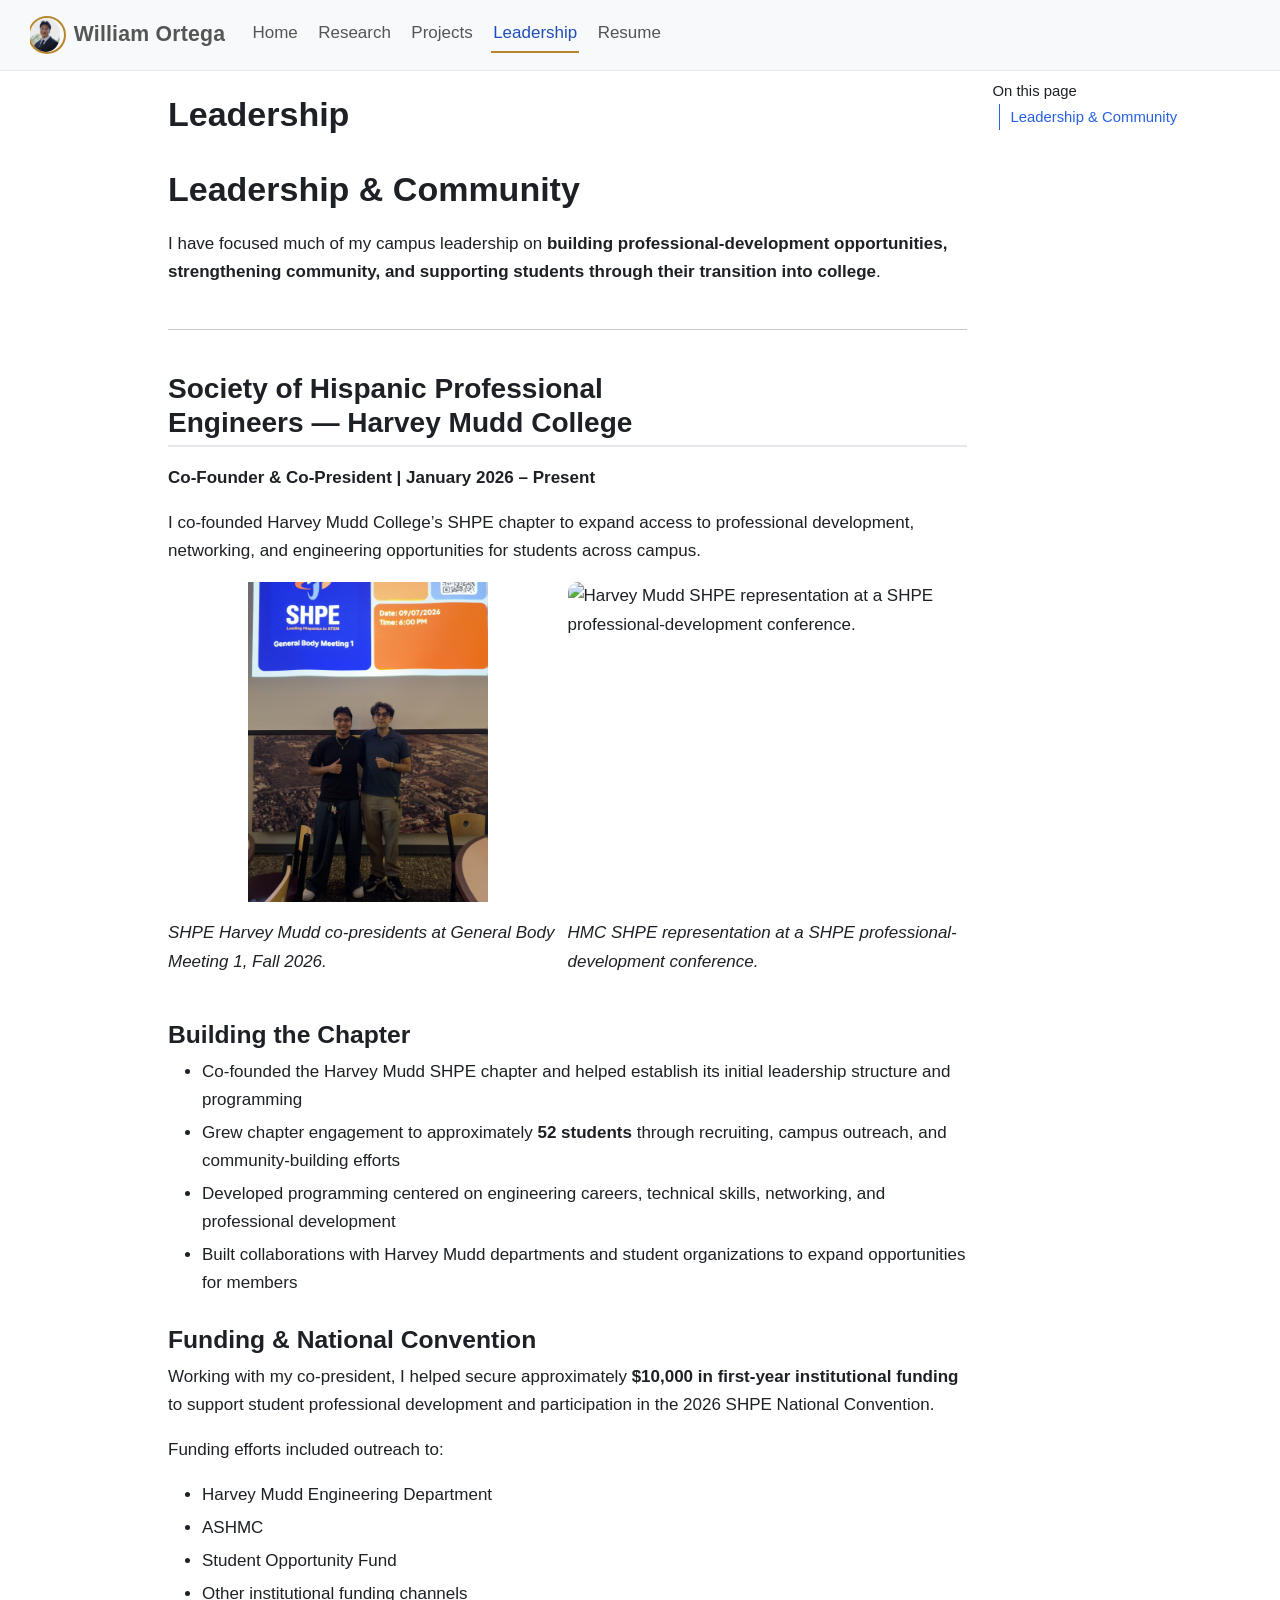
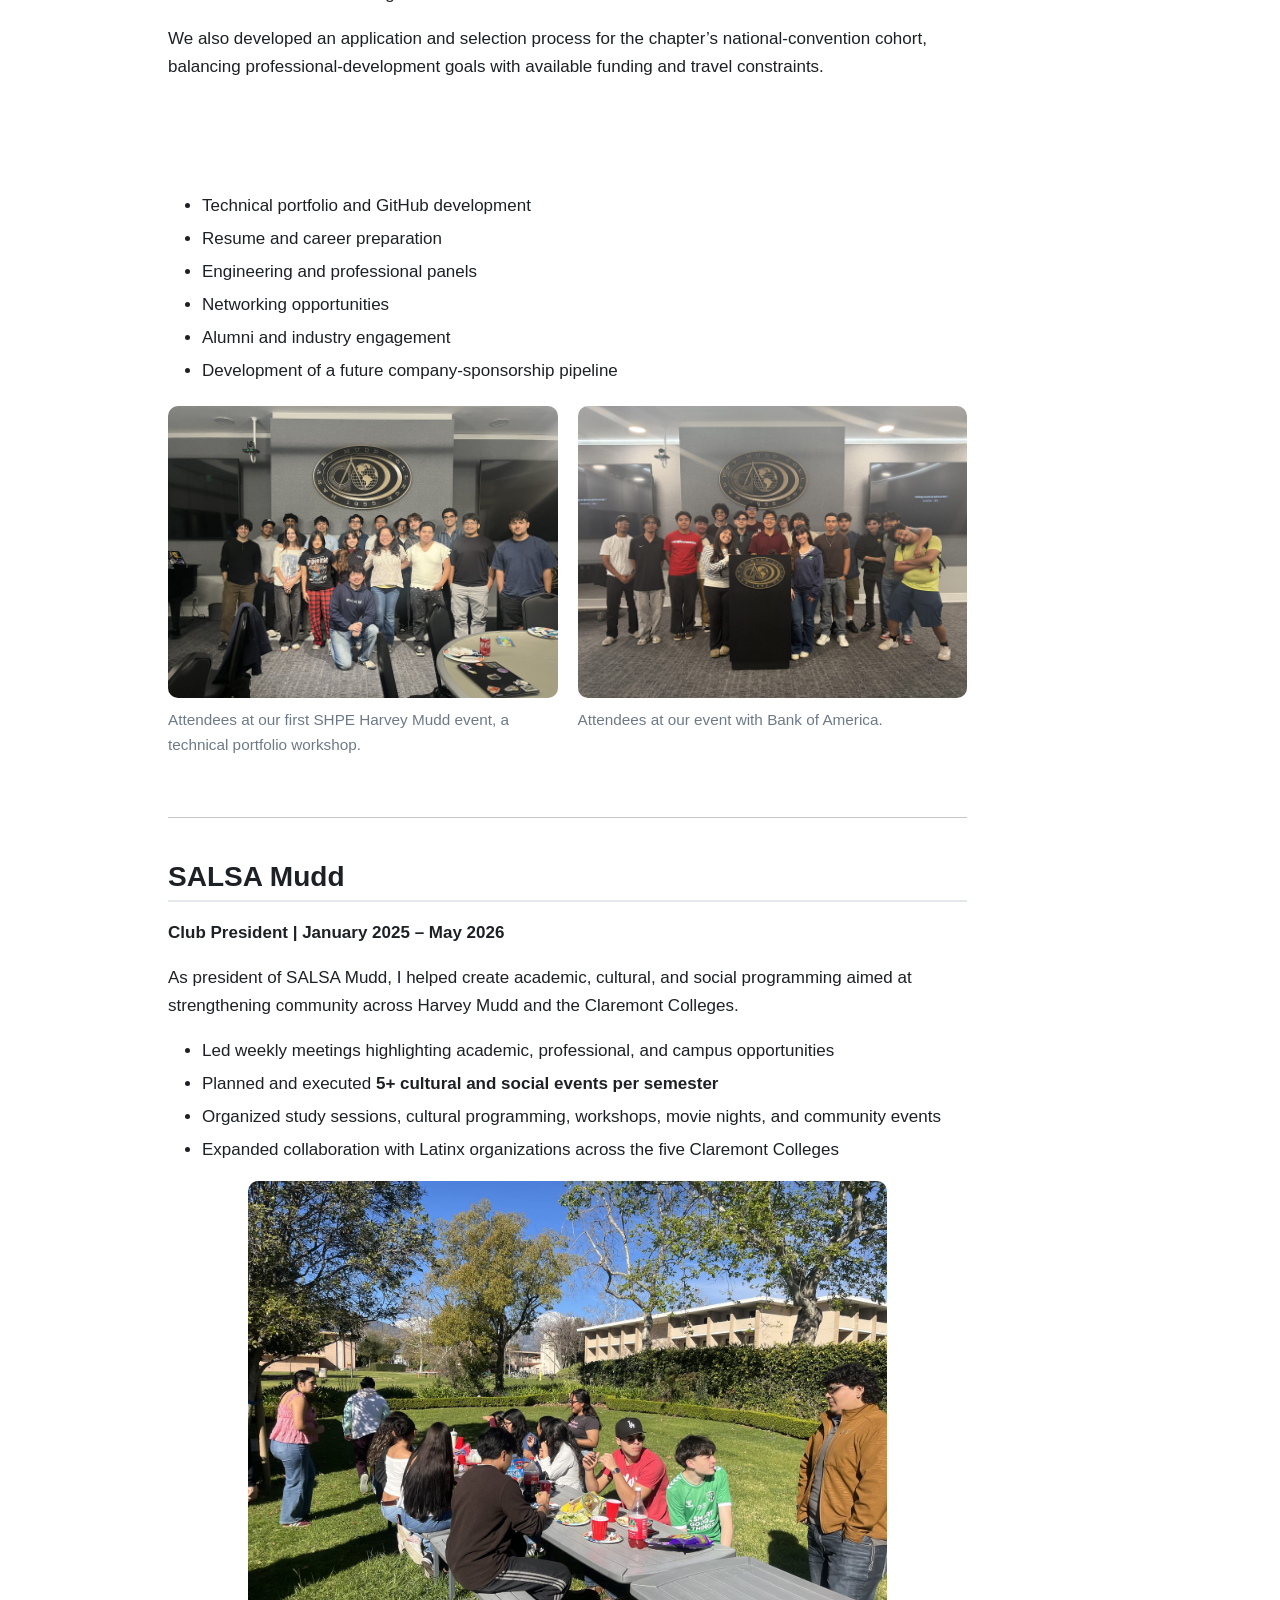
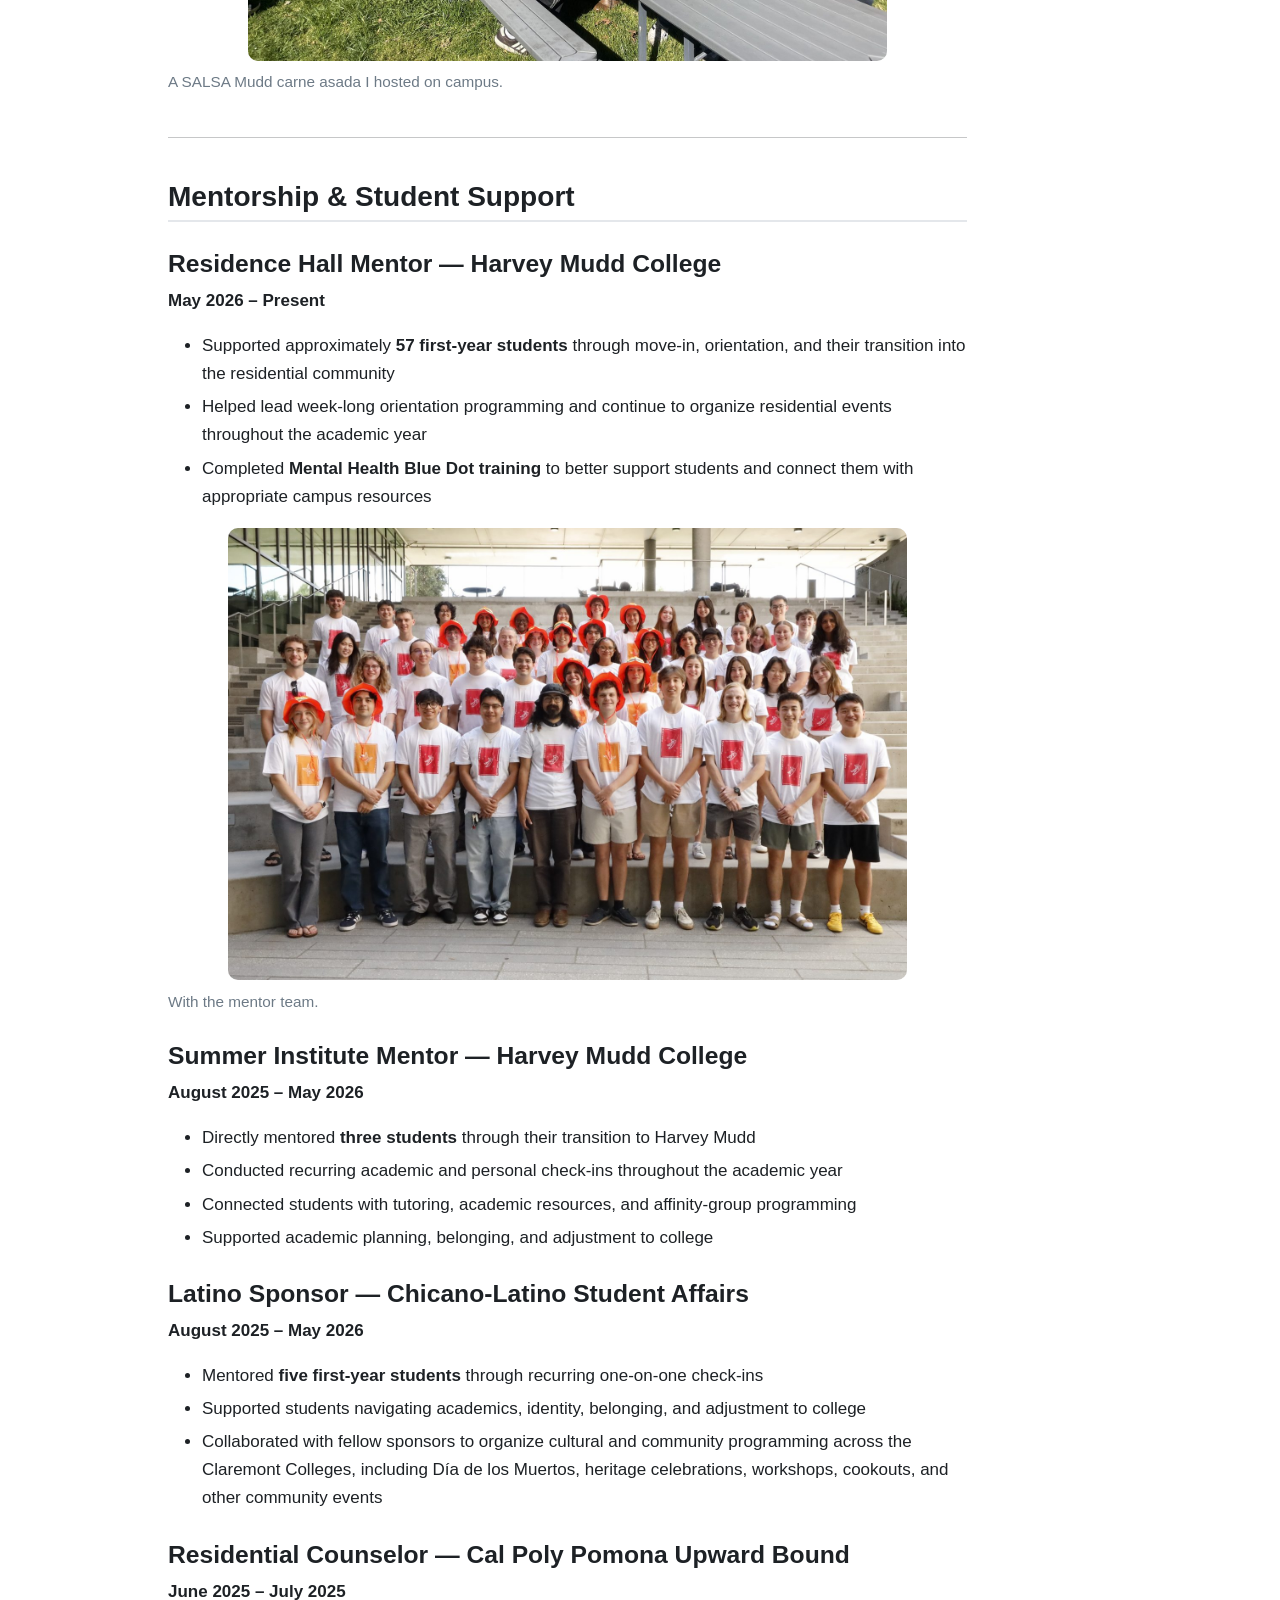
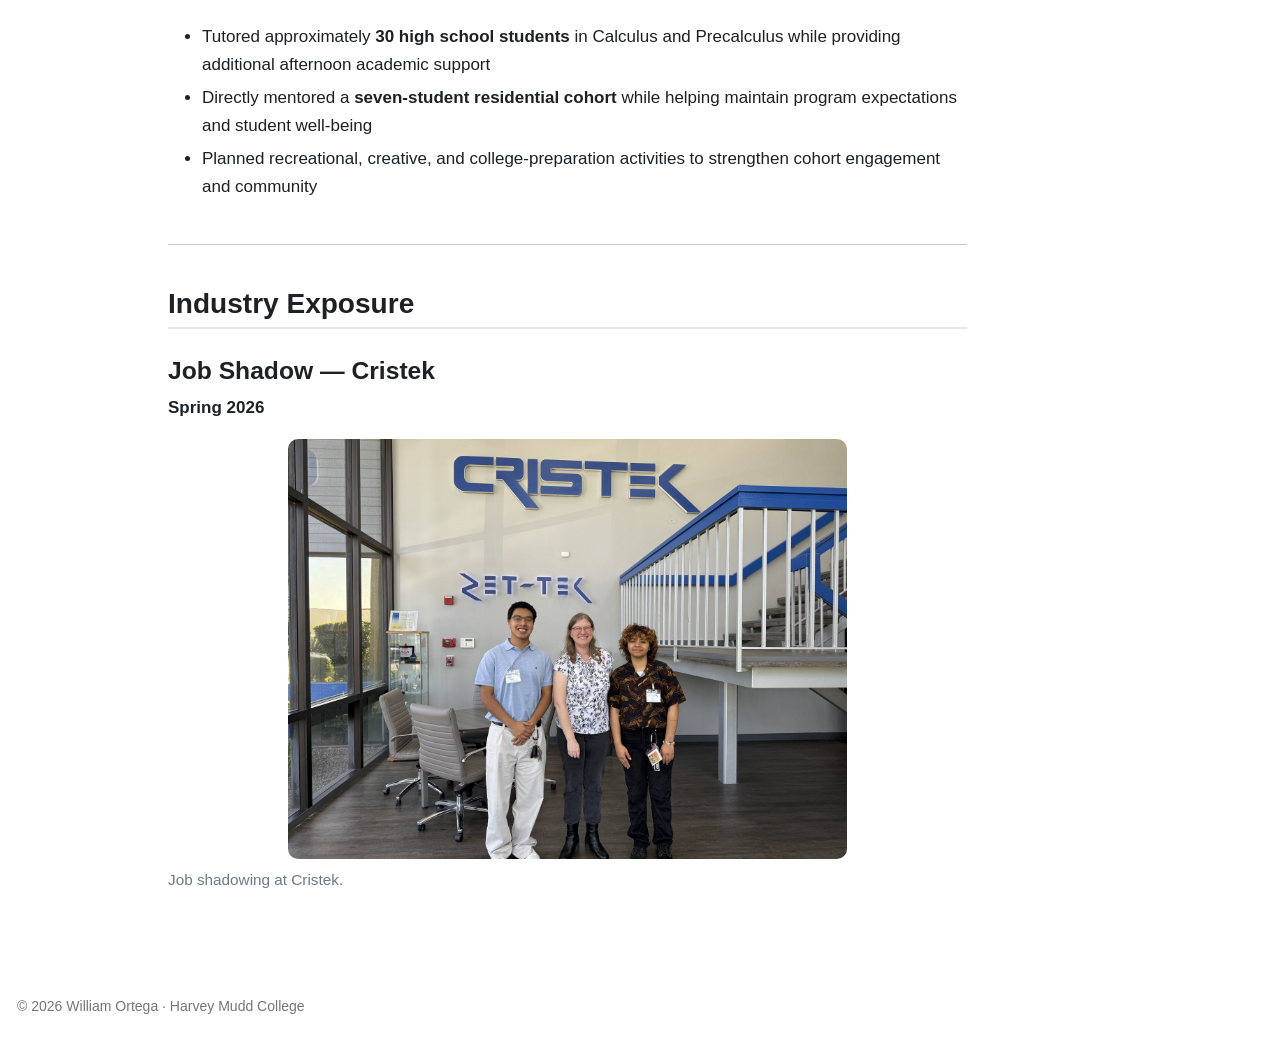
==== leadership.html @ 7c15923c "Built site for gh-pages" ====
<!DOCTYPE html>
<html xmlns="http://www.w3.org/1999/xhtml" lang="en" xml:lang="en"><head>

<meta charset="utf-8">
<meta name="generator" content="quarto-1.10.18">

<meta name="viewport" content="width=device-width, initial-scale=1.0, user-scalable=yes">


<title>Leadership – William Ortega</title>
<style>
/* Default styles provided by pandoc.
** See https://pandoc.org/MANUAL.html#variables-for-html for config info.
*/
span.smallcaps{font-variant: small-caps;}
div.columns{display: flex; gap: 1.5em;}
div.column{flex: auto;}
@media screen {
div.columns{gap: min(4vw, 1.5em);}
div.column{overflow-x: auto;}
}
div.hanging-indent{margin-left: 1.5em; text-indent: -1.5em;}
ul.task-list{list-style: none;}
ul.task-list li input[type="checkbox"] {
  width: 0.8em;
  margin: 0 0.8em 0.2em -1em; /* quarto-specific, see https://github.com/quarto-dev/quarto-cli/issues/4556 */ 
  vertical-align: middle;
}
</style>


<script src="site_libs/quarto-nav/quarto-nav.js"></script>
<script src="site_libs/quarto-nav/headroom.min.js"></script>
<script src="site_libs/clipboard/clipboard.min.js"></script>
<script src="site_libs/quarto-search/autocomplete.umd.js"></script>
<script src="site_libs/quarto-search/fuse.min.js"></script>
<script src="site_libs/quarto-search/quarto-search.js"></script>
<meta name="quarto:offset" content="./">
<link href="./images/favicon.png" rel="icon" type="image/png">
<script src="site_libs/quarto-html/quarto.js" type="module"></script>
<script src="site_libs/quarto-html/tabsets/tabsets.js" type="module"></script>
<script src="site_libs/quarto-html/popper.min.js"></script>
<script src="site_libs/quarto-html/tippy.umd.min.js"></script>
<script src="site_libs/quarto-html/anchor.min.js"></script>
<link href="site_libs/quarto-html/tippy.css" rel="stylesheet">
<link href="site_libs/quarto-html/quarto-syntax-highlighting-64a204ab8560d761af7679ceaba22944.css" rel="stylesheet" id="quarto-text-highlighting-styles">
<script src="site_libs/bootstrap/bootstrap.min.js"></script>
<link href="site_libs/bootstrap/bootstrap-icons.css" rel="stylesheet">
<link href="site_libs/bootstrap/bootstrap-ea1971949f186b5d7ecce1fd3cf000e4.min.css" rel="stylesheet" append-hash="true" id="quarto-bootstrap" data-mode="light">
<script id="quarto-search-options" type="application/json">{
  "location": "navbar",
  "copy-button": false,
  "collapse-after": 3,
  "panel-placement": "end",
  "type": "overlay",
  "limit": 50,
  "keyboard-shortcut": [
    "f",
    "/",
    "s"
  ],
  "show-item-context": false,
  "language": {
    "search-no-results-text": "No results",
    "search-matching-documents-text": "matching documents",
    "search-copy-link-title": "Copy link to search",
    "search-hide-matches-text": "Hide additional matches",
    "search-more-match-text": "more match in this document",
    "search-more-matches-text": "more matches in this document",
    "search-clear-button-title": "Clear",
    "search-text-placeholder": "",
    "search-detached-cancel-button-title": "Cancel",
    "search-submit-button-title": "Submit",
    "search-label": "Search"
  }
}</script>
<style>html{ scroll-behavior: smooth; }</style>


<link rel="stylesheet" href="styles.css">
<meta property="og:title" content="Leadership – William Ortega">
<meta property="og:description" content="">
<meta property="og:image" content="https://william-ort.github.io/images/headshot.jpg">
<meta property="og:site_name" content="William Ortega">
</head>

<body class="nav-fixed quarto-light">

<div id="quarto-search-results"></div>
  <header id="quarto-header" class="headroom fixed-top">
    <nav class="navbar navbar-expand-lg " data-bs-theme="dark">
      <div class="navbar-container container-fluid">
      <div class="navbar-brand-container mx-auto">
    <a href="./index.html" class="navbar-brand navbar-brand-logo">
    <img src="./images/logo.png" alt="William Ortega headshot" class="navbar-logo light-content">
    <img src="./images/logo.png" alt="William Ortega headshot" class="navbar-logo dark-content">
    </a>
    <a class="navbar-brand" href="./index.html">
    <span class="navbar-title">William Ortega</span>
    </a>
  </div>
            <div id="quarto-search" class="" title="Search"></div>
          <button class="navbar-toggler" type="button" data-bs-toggle="collapse" data-bs-target="#navbarCollapse" aria-controls="navbarCollapse" role="menu" aria-expanded="false" aria-label="Toggle navigation" onclick="if (window.quartoToggleHeadroom) { window.quartoToggleHeadroom(); }">
  <span class="navbar-toggler-icon"></span>
</button>
          <div class="collapse navbar-collapse" id="navbarCollapse">
            <ul class="navbar-nav navbar-nav-scroll me-auto">
  <li class="nav-item">
    <a class="nav-link" href="./index.html"> 
<span class="menu-text">Home</span></a>
  </li>  
  <li class="nav-item">
    <a class="nav-link" href="./research.html"> 
<span class="menu-text">Research</span></a>
  </li>  
  <li class="nav-item">
    <a class="nav-link" href="./projects.html"> 
<span class="menu-text">Projects</span></a>
  </li>  
  <li class="nav-item">
    <a class="nav-link active" href="./leadership.html" aria-current="page"> 
<span class="menu-text">Leadership</span></a>
  </li>  
  <li class="nav-item">
    <a class="nav-link" href="./resume.html"> 
<span class="menu-text">Resume</span></a>
  </li>  
</ul>
            <ul class="navbar-nav navbar-nav-scroll ms-auto">
  <li class="nav-item compact">
    <a class="nav-link" href="https://github.com/william-ort"> <i class="bi bi-github" role="img" aria-label="GitHub">
</i> 
<span class="menu-text"></span></a>
  </li>  
  <li class="nav-item compact">
    <a class="nav-link" href="https://www.linkedin.com/in/william-ortega-73aa02318"> <i class="bi bi-linkedin" role="img" aria-label="LinkedIn">
</i> 
<span class="menu-text"></span></a>
  </li>  
  <li class="nav-item compact">
    <a class="nav-link" href="mailto:wortega@g.hmc.edu"> <i class="bi bi-envelope-fill" role="img" aria-label="Email">
</i> 
<span class="menu-text"></span></a>
  </li>  
</ul>
          </div> <!-- /navcollapse -->
            <div class="quarto-navbar-tools">
</div>
      </div> <!-- /container-fluid -->
    </nav>
</header>
<!-- content -->
<div id="quarto-content" class="quarto-container page-columns page-rows-contents page-layout-article page-navbar">
<!-- sidebar -->
<!-- margin-sidebar -->
    <div id="quarto-margin-sidebar" class="sidebar margin-sidebar">
        <nav id="TOC" role="doc-toc" class="toc-active">
    <h2 id="toc-title">On this page</h2>
   
  <ul>
  <li><a href="#leadership-community" id="toc-leadership-community" class="nav-link active" data-scroll-target="#leadership-community">Leadership &amp; Community</a>
  <ul class="collapse">
  <li><a href="#society-of-hispanic-professional-engineers-harvey-mudd-college" id="toc-society-of-hispanic-professional-engineers-harvey-mudd-college" class="nav-link" data-scroll-target="#society-of-hispanic-professional-engineers-harvey-mudd-college">Society of Hispanic Professional Engineers — Harvey Mudd College</a>
  <ul class="collapse">
  <li><a href="#building-the-chapter" id="toc-building-the-chapter" class="nav-link" data-scroll-target="#building-the-chapter">Building the Chapter</a></li>
  <li><a href="#funding-national-convention" id="toc-funding-national-convention" class="nav-link" data-scroll-target="#funding-national-convention">Funding &amp; National Convention</a></li>
  <li><a href="#professional-development" id="toc-professional-development" class="nav-link" data-scroll-target="#professional-development">Professional Development</a></li>
  </ul></li>
  <li><a href="#salsa-mudd" id="toc-salsa-mudd" class="nav-link" data-scroll-target="#salsa-mudd">SALSA Mudd</a></li>
  <li><a href="#mentorship-student-support" id="toc-mentorship-student-support" class="nav-link" data-scroll-target="#mentorship-student-support">Mentorship &amp; Student Support</a>
  <ul class="collapse">
  <li><a href="#residence-hall-mentor-harvey-mudd-college" id="toc-residence-hall-mentor-harvey-mudd-college" class="nav-link" data-scroll-target="#residence-hall-mentor-harvey-mudd-college">Residence Hall Mentor — Harvey Mudd College</a></li>
  <li><a href="#summer-institute-mentor-harvey-mudd-college" id="toc-summer-institute-mentor-harvey-mudd-college" class="nav-link" data-scroll-target="#summer-institute-mentor-harvey-mudd-college">Summer Institute Mentor — Harvey Mudd College</a></li>
  <li><a href="#latino-sponsor-chicano-latino-student-affairs" id="toc-latino-sponsor-chicano-latino-student-affairs" class="nav-link" data-scroll-target="#latino-sponsor-chicano-latino-student-affairs">Latino Sponsor — Chicano-Latino Student Affairs</a></li>
  <li><a href="#residential-counselor-cal-poly-pomona-upward-bound" id="toc-residential-counselor-cal-poly-pomona-upward-bound" class="nav-link" data-scroll-target="#residential-counselor-cal-poly-pomona-upward-bound">Residential Counselor — Cal Poly Pomona Upward Bound</a></li>
  </ul></li>
  <li><a href="#industry-exposure" id="toc-industry-exposure" class="nav-link" data-scroll-target="#industry-exposure">Industry Exposure</a>
  <ul class="collapse">
  <li><a href="#job-shadow-cristek" id="toc-job-shadow-cristek" class="nav-link" data-scroll-target="#job-shadow-cristek">Job Shadow — Cristek</a></li>
  </ul></li>
  </ul></li>
  </ul>
</nav>
    </div>
<!-- main -->
<main class="content" id="quarto-document-content">

<header id="title-block-header" class="quarto-title-block default">
<div class="quarto-title">
<h1 class="title">Leadership</h1>
</div>



<div class="quarto-title-meta">

    
  
    
  </div>
  


</header>


<section id="leadership-community" class="level1">
<h1>Leadership &amp; Community</h1>
<p>I have focused much of my campus leadership on <strong>building professional-development opportunities, strengthening community, and supporting students through their transition into college</strong>.</p>
<hr>
<section id="society-of-hispanic-professional-engineers-harvey-mudd-college" class="level2">
<h2 class="anchored" data-anchor-id="society-of-hispanic-professional-engineers-harvey-mudd-college">Society of Hispanic Professional Engineers — Harvey Mudd College</h2>
<p><strong>Co-Founder &amp; Co-President | January 2026 – Present</strong></p>
<p>I co-founded Harvey Mudd College’s SHPE chapter to expand access to professional development, networking, and engineering opportunities for students across campus.</p>
<div class="columns">
<div class="column" style="width:50%;">
<p><img src="images/shpe-copres-gbm.jpg" alt="SHPE Harvey Mudd co-presidents at General Body Meeting 1, Fall 2026." style="width:100%; height:320px; object-fit:contain; display:block; margin:auto;"></p>
<p><em>SHPE Harvey Mudd co-presidents at General Body Meeting 1, Fall 2026.</em></p>
</div><div class="column" style="width:50%;">
<p><img src="images/nila.jpg" alt="Harvey Mudd SHPE representation at a SHPE professional-development conference." style="width:100%; height:320px; object-fit:contain; display:block; margin:auto;"></p>
<p><em>HMC SHPE representation at a SHPE professional-development conference.</em></p>
</div>
</div>
<section id="building-the-chapter" class="level3">
<h3 class="anchored" data-anchor-id="building-the-chapter">Building the Chapter</h3>
<ul>
<li>Co-founded the Harvey Mudd SHPE chapter and helped establish its initial leadership structure and programming</li>
<li>Grew chapter engagement to approximately <strong>52 students</strong> through recruiting, campus outreach, and community-building efforts</li>
<li>Developed programming centered on engineering careers, technical skills, networking, and professional development</li>
<li>Built collaborations with Harvey Mudd departments and student organizations to expand opportunities for members</li>
</ul>
</section>
<section id="funding-national-convention" class="level3">
<h3 class="anchored" data-anchor-id="funding-national-convention">Funding &amp; National Convention</h3>
<p>Working with my co-president, I helped secure approximately <strong>$10,000 in first-year institutional funding</strong> to support student professional development and participation in the 2026 SHPE National Convention.</p>
<p>Funding efforts included outreach to:</p>
<ul>
<li>Harvey Mudd Engineering Department</li>
<li>ASHMC</li>
<li>Student Opportunity Fund</li>
<li>Other institutional funding channels</li>
</ul>
<p>We also developed an application and selection process for the chapter’s national-convention cohort, balancing professional-development goals with available funding and travel constraints.</p>
</section>
<section id="professional-development" class="level3">
<h3 class="anchored" data-anchor-id="professional-development">Professional Development</h3>
<p>Chapter initiatives have included:</p>
<ul>
<li>Technical portfolio and GitHub development</li>
<li>Resume and career preparation</li>
<li>Engineering and professional panels</li>
<li>Networking opportunities</li>
<li>Alumni and industry engagement</li>
<li>Development of a future company-sponsorship pipeline</li>
</ul>
<div class="quarto-layout-panel" data-layout-ncol="2">
<div class="quarto-layout-row">
<div class="quarto-layout-cell" style="flex-basis: 50.0%;justify-content: flex-start;">
<div class="quarto-figure quarto-figure-center">
<figure class="figure">
<p><img src="images/shpe-portfolio-workshop.jpg" class="img-fluid figure-img" alt="Group of students under the Harvey Mudd seal after the SHPE portfolio workshop"></p>
<figcaption>Attendees at our first SHPE Harvey Mudd event, a technical portfolio workshop.</figcaption>
</figure>
</div>
</div>
<div class="quarto-layout-cell" style="flex-basis: 50.0%;justify-content: flex-start;">
<div class="quarto-figure quarto-figure-center">
<figure class="figure">
<p><img src="images/shpe-bofa-event.jpg" class="img-fluid figure-img" alt="Group of students behind the Harvey Mudd podium at the SHPE and Bank of America event"></p>
<figcaption>Attendees at our event with Bank of America.</figcaption>
</figure>
</div>
</div>
</div>
</div>
<hr>
</section>
</section>
<section id="salsa-mudd" class="level2">
<h2 class="anchored" data-anchor-id="salsa-mudd">SALSA Mudd</h2>
<p><strong>Club President | January 2025 – May 2026</strong></p>
<p>As president of SALSA Mudd, I helped create academic, cultural, and social programming aimed at strengthening community across Harvey Mudd and the Claremont Colleges.</p>
<ul>
<li>Led weekly meetings highlighting academic, professional, and campus opportunities</li>
<li>Planned and executed <strong>5+ cultural and social events per semester</strong></li>
<li>Organized study sessions, cultural programming, workshops, movie nights, and community events</li>
<li>Expanded collaboration with Latinx organizations across the five Claremont Colleges</li>
</ul>
<div class="quarto-figure quarto-figure-center">
<figure class="figure">
<p><img src="images/salsa-carne-asada.jpg" class="img-fluid figure-img" style="width:80.0%" alt="Students eating together at picnic tables on the Harvey Mudd lawn"></p>
<figcaption>A SALSA Mudd carne asada I hosted on campus.</figcaption>
</figure>
</div>
<hr>
</section>
<section id="mentorship-student-support" class="level2">
<h2 class="anchored" data-anchor-id="mentorship-student-support">Mentorship &amp; Student Support</h2>
<section id="residence-hall-mentor-harvey-mudd-college" class="level3">
<h3 class="anchored" data-anchor-id="residence-hall-mentor-harvey-mudd-college">Residence Hall Mentor — Harvey Mudd College</h3>
<p><strong>May 2026 – Present</strong></p>
<ul>
<li>Supported approximately <strong>57 first-year students</strong> through move-in, orientation, and their transition into the residential community</li>
<li>Helped lead week-long orientation programming and continue to organize residential events throughout the academic year</li>
<li>Completed <strong>Mental Health Blue Dot training</strong> to better support students and connect them with appropriate campus resources</li>
</ul>
<div class="quarto-figure quarto-figure-center">
<figure class="figure">
<p><img src="images/mentor-team.jpg" class="img-fluid figure-img" style="width:85.0%" alt="Large group of mentors in matching shirts on campus steps"></p>
<figcaption>With the mentor team.</figcaption>
</figure>
</div>
</section>
<section id="summer-institute-mentor-harvey-mudd-college" class="level3">
<h3 class="anchored" data-anchor-id="summer-institute-mentor-harvey-mudd-college">Summer Institute Mentor — Harvey Mudd College</h3>
<p><strong>August 2025 – May 2026</strong></p>
<ul>
<li>Directly mentored <strong>three students</strong> through their transition to Harvey Mudd</li>
<li>Conducted recurring academic and personal check-ins throughout the academic year</li>
<li>Connected students with tutoring, academic resources, and affinity-group programming</li>
<li>Supported academic planning, belonging, and adjustment to college</li>
</ul>
</section>
<section id="latino-sponsor-chicano-latino-student-affairs" class="level3">
<h3 class="anchored" data-anchor-id="latino-sponsor-chicano-latino-student-affairs">Latino Sponsor — Chicano-Latino Student Affairs</h3>
<p><strong>August 2025 – May 2026</strong></p>
<ul>
<li>Mentored <strong>five first-year students</strong> through recurring one-on-one check-ins</li>
<li>Supported students navigating academics, identity, belonging, and adjustment to college</li>
<li>Collaborated with fellow sponsors to organize cultural and community programming across the Claremont Colleges, including Día de los Muertos, heritage celebrations, workshops, cookouts, and other community events</li>
</ul>
</section>
<section id="residential-counselor-cal-poly-pomona-upward-bound" class="level3">
<h3 class="anchored" data-anchor-id="residential-counselor-cal-poly-pomona-upward-bound">Residential Counselor — Cal Poly Pomona Upward Bound</h3>
<p><strong>June 2025 – July 2025</strong></p>
<ul>
<li>Tutored approximately <strong>30 high school students</strong> in Calculus and Precalculus while providing additional afternoon academic support</li>
<li>Directly mentored a <strong>seven-student residential cohort</strong> while helping maintain program expectations and student well-being</li>
<li>Planned recreational, creative, and college-preparation activities to strengthen cohort engagement and community</li>
</ul>
<hr>
</section>
</section>
<section id="industry-exposure" class="level2">
<h2 class="anchored" data-anchor-id="industry-exposure">Industry Exposure</h2>
<section id="job-shadow-cristek" class="level3">
<h3 class="anchored" data-anchor-id="job-shadow-cristek">Job Shadow — Cristek</h3>
<p><strong>Spring 2026</strong></p>
<div class="quarto-figure quarto-figure-center">
<figure class="figure">
<p><img src="images/cristek-job-shadow.jpg" class="img-fluid figure-img" style="width:70.0%" alt="William with two others in the Cristek lobby"></p>
<figcaption>Job shadowing at Cristek.</figcaption>
</figure>
</div>


</section>
</section>
</section>

</main> <!-- /main -->
<script>
// Scroll-reveal + navbar shadow. Content stays visible if this script never runs.
document.addEventListener("DOMContentLoaded", function () {
  var nav = document.querySelector(".navbar");
  var onScroll = function () { if (nav) nav.classList.toggle("scrolled", window.scrollY > 10); };
  window.addEventListener("scroll", onScroll, { passive: true }); onScroll();

  if (window.matchMedia("(prefers-reduced-motion: reduce)").matches || !("IntersectionObserver" in window)) return;

  var targets = document.querySelectorAll(
    "main .work-card, main .now-item, main h2, main h3:not(.work-card h3), main p:not(.work-card p):not(.now-item p), main ul, main ol, main figure, main .columns, main iframe, main .btn"
  );
  document.documentElement.classList.add("reveal-ready");
  var io = new IntersectionObserver(function (entries) {
    entries.forEach(function (e) {
      if (e.isIntersecting) { e.target.classList.add("is-visible"); io.unobserve(e.target); }
    });
  }, { rootMargin: "0px 0px -8% 0px", threshold: 0.08 });

  targets.forEach(function (el, i) {
    if (el.closest(".hero")) return;            // hero has its own entrance animation
    el.classList.add("reveal");
    // stagger cards in the same grid
    if (el.classList.contains("work-card") || el.classList.contains("now-item")) {
      var idx = Array.prototype.indexOf.call(el.parentNode.children, el);
      el.style.transitionDelay = (idx * 0.08) + "s";
    }
    io.observe(el);
  });
});
</script>
<script id="quarto-html-after-body" type="application/javascript">
  window.document.addEventListener("DOMContentLoaded", function (event) {
    const icon = "";
    const anchorJS = new window.AnchorJS();
    anchorJS.options = {
      placement: 'right',
      icon: icon
    };
    anchorJS.add('.anchored');
    const isCodeAnnotation = (el) => {
      for (const clz of el.classList) {
        if (clz.startsWith('code-annotation-')) {                     
          return true;
        }
      }
      return false;
    }
    const onCopySuccess = function(e) {
      // button target
      const button = e.trigger;
      // don't keep focus
      button.blur();
      // flash "checked"
      button.classList.add('code-copy-button-checked');
      var currentTitle = button.getAttribute("title");
      button.setAttribute("title", "Copied!");
      let tooltip;
      if (window.bootstrap) {
        button.setAttribute("data-bs-toggle", "tooltip");
        button.setAttribute("data-bs-placement", "left");
        button.setAttribute("data-bs-title", "Copied!");
        tooltip = new bootstrap.Tooltip(button, 
          { trigger: "manual", 
            customClass: "code-copy-button-tooltip",
            offset: [0, -8]});
        tooltip.show();    
      }
      setTimeout(function() {
        if (tooltip) {
          tooltip.hide();
          button.removeAttribute("data-bs-title");
          button.removeAttribute("data-bs-toggle");
          button.removeAttribute("data-bs-placement");
        }
        button.setAttribute("title", currentTitle);
        button.classList.remove('code-copy-button-checked');
      }, 1000);
      // clear code selection
      e.clearSelection();
    }
    const getTextToCopy = function(trigger) {
      const outerScaffold = trigger.parentElement.cloneNode(true);
      const codeEl = outerScaffold.querySelector('code');
      for (const childEl of codeEl.children) {
        if (isCodeAnnotation(childEl)) {
          childEl.remove();
        }
      }
      return codeEl.innerText;
    }
    const clipboard = new window.ClipboardJS('.code-copy-button:not([data-in-quarto-modal])', {
      text: getTextToCopy
    });
    clipboard.on('success', onCopySuccess);
    if (window.document.getElementById('quarto-embedded-source-code-modal')) {
      const clipboardModal = new window.ClipboardJS('.code-copy-button[data-in-quarto-modal]', {
        text: getTextToCopy,
        container: window.document.getElementById('quarto-embedded-source-code-modal')
      });
      clipboardModal.on('success', onCopySuccess);
    }
      var localhostRegex = new RegExp(/^(?:http|https):\/\/localhost\:?[0-9]*\//);
      var mailtoRegex = new RegExp(/^mailto:/);
        var filterRegex = new RegExp("https:\/\/william-ort\.github\.io\/");
      var isInternal = (href) => {
          return filterRegex.test(href) || localhostRegex.test(href) || mailtoRegex.test(href);
      }
      // Inspect non-navigation links and adorn them if external
     var links = window.document.querySelectorAll('a[href]:not(.nav-link):not(.navbar-brand):not(.toc-action):not(.sidebar-link):not(.sidebar-item-toggle):not(.pagination-link):not(.no-external):not([aria-hidden]):not(.dropdown-item):not(.quarto-navigation-tool):not(.about-link)');
      for (var i=0; i<links.length; i++) {
        const link = links[i];
        if (!isInternal(link.href)) {
          // undo the damage that might have been done by quarto-nav.js in the case of
          // links that we want to consider external
          if (link.dataset.originalHref !== undefined) {
            link.href = link.dataset.originalHref;
          }
        }
      }
    function tippyHover(el, contentFn, onTriggerFn, onUntriggerFn) {
      const config = {
        allowHTML: true,
        maxWidth: 500,
        delay: 100,
        arrow: false,
        appendTo: function(el) {
            return el.parentElement;
        },
        interactive: true,
        interactiveBorder: 10,
        theme: 'quarto',
        placement: 'bottom-start',
      };
      if (contentFn) {
        config.content = contentFn;
      }
      if (onTriggerFn) {
        config.onTrigger = onTriggerFn;
      }
      if (onUntriggerFn) {
        config.onUntrigger = onUntriggerFn;
      }
      window.tippy(el, config); 
    }
    const noterefs = window.document.querySelectorAll('a[role="doc-noteref"]');
    for (var i=0; i<noterefs.length; i++) {
      const ref = noterefs[i];
      tippyHover(ref, function() {
        // use id or data attribute instead here
        let href = ref.getAttribute('data-footnote-href') || ref.getAttribute('href');
        try { href = new URL(href).hash; } catch {}
        const id = href.replace(/^#\/?/, "");
        const note = window.document.getElementById(id);
        if (note) {
          return note.innerHTML;
        } else {
          return "";
        }
      });
    }
    const xrefs = window.document.querySelectorAll('a.quarto-xref');
    const processXRef = (id, note) => {
      // Strip column container classes
      const stripColumnClz = (el) => {
        el.classList.remove("page-full", "page-columns");
        if (el.children) {
          for (const child of el.children) {
            stripColumnClz(child);
          }
        }
      }
      stripColumnClz(note)
      if (id === null || id.startsWith('sec-')) {
        // Special case sections, only their first couple elements
        const container = document.createElement("div");
        if (note.children && note.children.length > 2) {
          container.appendChild(note.children[0].cloneNode(true));
          for (let i = 1; i < note.children.length; i++) {
            const child = note.children[i];
            if (child.tagName === "P" && child.innerText === "") {
              continue;
            } else {
              container.appendChild(child.cloneNode(true));
              break;
            }
          }
          if (window.Quarto?.typesetMath) {
            window.Quarto.typesetMath(container);
          }
          return container.innerHTML
        } else {
          if (window.Quarto?.typesetMath) {
            window.Quarto.typesetMath(note);
          }
          return note.innerHTML;
        }
      } else {
        // Remove any anchor links if they are present
        const anchorLink = note.querySelector('a.anchorjs-link');
        if (anchorLink) {
          anchorLink.remove();
        }
        if (window.Quarto?.typesetMath) {
          window.Quarto.typesetMath(note);
        }
        if (note.classList.contains("callout")) {
          return note.outerHTML;
        } else {
          return note.innerHTML;
        }
      }
    }
    for (var i=0; i<xrefs.length; i++) {
      const xref = xrefs[i];
      tippyHover(xref, undefined, function(instance) {
        instance.disable();
        let url = xref.getAttribute('href');
        let hash = undefined; 
        if (url.startsWith('#')) {
          hash = url;
        } else {
          try { hash = new URL(url).hash; } catch {}
        }
        if (hash) {
          const id = hash.replace(/^#\/?/, "");
          const note = window.document.getElementById(id);
          if (note !== null) {
            try {
              const html = processXRef(id, note.cloneNode(true));
              instance.setContent(html);
            } finally {
              instance.enable();
              instance.show();
            }
          } else {
            // See if we can fetch this
            fetch(url.split('#')[0])
            .then(res => res.text())
            .then(html => {
              const parser = new DOMParser();
              const htmlDoc = parser.parseFromString(html, "text/html");
              const note = htmlDoc.getElementById(id);
              if (note !== null) {
                const html = processXRef(id, note);
                instance.setContent(html);
              } 
            }).finally(() => {
              instance.enable();
              instance.show();
            });
          }
        } else {
          // See if we can fetch a full url (with no hash to target)
          // This is a special case and we should probably do some content thinning / targeting
          fetch(url)
          .then(res => res.text())
          .then(html => {
            const parser = new DOMParser();
            const htmlDoc = parser.parseFromString(html, "text/html");
            const note = htmlDoc.querySelector('main.content');
            if (note !== null) {
              // This should only happen for chapter cross references
              // (since there is no id in the URL)
              // remove the first header
              if (note.children.length > 0 && note.children[0].tagName === "HEADER") {
                note.children[0].remove();
              }
              const html = processXRef(null, note);
              instance.setContent(html);
            } 
          }).finally(() => {
            instance.enable();
            instance.show();
          });
        }
      }, function(instance) {
      });
    }
        let selectedAnnoteEl;
        const selectorForAnnotation = ( cell, annotation) => {
          let cellAttr = 'data-code-cell="' + cell + '"';
          let lineAttr = 'data-code-annotation="' +  annotation + '"';
          const selector = 'span[' + cellAttr + '][' + lineAttr + ']';
          return selector;
        }
        const selectCodeLines = (annoteEl) => {
          const doc = window.document;
          const targetCell = annoteEl.getAttribute("data-target-cell");
          const targetAnnotation = annoteEl.getAttribute("data-target-annotation");
          const annoteSpan = window.document.querySelector(selectorForAnnotation(targetCell, targetAnnotation));
          const lines = annoteSpan.getAttribute("data-code-lines").split(",");
          const lineIds = lines.map((line) => {
            return targetCell + "-" + line;
          })
          let top = null;
          let height = null;
          let parent = null;
          if (lineIds.length > 0) {
              //compute the position of the single el (top and bottom and make a div)
              const el = window.document.getElementById(lineIds[0]);
              top = el.offsetTop;
              height = el.offsetHeight;
              parent = el.parentElement.parentElement;
            if (lineIds.length > 1) {
              const lastEl = window.document.getElementById(lineIds[lineIds.length - 1]);
              const bottom = lastEl.offsetTop + lastEl.offsetHeight;
              height = bottom - top;
            }
            if (top !== null && height !== null && parent !== null) {
              // cook up a div (if necessary) and position it 
              let div = window.document.getElementById("code-annotation-line-highlight");
              if (div === null) {
                div = window.document.createElement("div");
                div.setAttribute("id", "code-annotation-line-highlight");
                div.style.position = 'absolute';
                parent.appendChild(div);
              }
              div.style.top = top - 2 + "px";
              div.style.height = height + 4 + "px";
              div.style.left = 0;
              let gutterDiv = window.document.getElementById("code-annotation-line-highlight-gutter");
              if (gutterDiv === null) {
                gutterDiv = window.document.createElement("div");
                gutterDiv.setAttribute("id", "code-annotation-line-highlight-gutter");
                gutterDiv.style.position = 'absolute';
                const codeCell = window.document.getElementById(targetCell);
                const gutter = codeCell.querySelector('.code-annotation-gutter');
                gutter.appendChild(gutterDiv);
              }
              gutterDiv.style.top = top - 2 + "px";
              gutterDiv.style.height = height + 4 + "px";
            }
            selectedAnnoteEl = annoteEl;
          }
        };
        const unselectCodeLines = () => {
          const elementsIds = ["code-annotation-line-highlight", "code-annotation-line-highlight-gutter"];
          elementsIds.forEach((elId) => {
            const div = window.document.getElementById(elId);
            if (div) {
              div.remove();
            }
          });
          selectedAnnoteEl = undefined;
        };
          // Handle positioning of the toggle
      window.addEventListener(
        "resize",
        throttle(() => {
          elRect = undefined;
          if (selectedAnnoteEl) {
            selectCodeLines(selectedAnnoteEl);
          }
        }, 10)
      );
      function throttle(fn, ms) {
      let throttle = false;
      let timer;
        return (...args) => {
          if(!throttle) { // first call gets through
              fn.apply(this, args);
              throttle = true;
          } else { // all the others get throttled
              if(timer) clearTimeout(timer); // cancel #2
              timer = setTimeout(() => {
                fn.apply(this, args);
                timer = throttle = false;
              }, ms);
          }
        };
      }
        // Attach click handler to the DT
        const annoteDls = window.document.querySelectorAll('dt[data-target-cell]');
        for (const annoteDlNode of annoteDls) {
          annoteDlNode.addEventListener('click', (event) => {
            const clickedEl = event.target;
            if (clickedEl !== selectedAnnoteEl) {
              unselectCodeLines();
              const activeEl = window.document.querySelector('dt[data-target-cell].code-annotation-active');
              if (activeEl) {
                activeEl.classList.remove('code-annotation-active');
              }
              selectCodeLines(clickedEl);
              clickedEl.classList.add('code-annotation-active');
            } else {
              // Unselect the line
              unselectCodeLines();
              clickedEl.classList.remove('code-annotation-active');
            }
          });
        }
    const findCites = (el) => {
      const parentEl = el.parentElement;
      if (parentEl) {
        const cites = parentEl.dataset.cites;
        if (cites) {
          return {
            el,
            cites: cites.split(' ')
          };
        } else {
          return findCites(el.parentElement)
        }
      } else {
        return undefined;
      }
    };
    var bibliorefs = window.document.querySelectorAll('a[role="doc-biblioref"]');
    for (var i=0; i<bibliorefs.length; i++) {
      const ref = bibliorefs[i];
      const citeInfo = findCites(ref);
      if (citeInfo) {
        tippyHover(citeInfo.el, function() {
          var popup = window.document.createElement('div');
          citeInfo.cites.forEach(function(cite) {
            var citeDiv = window.document.createElement('div');
            citeDiv.classList.add('hanging-indent');
            citeDiv.classList.add('csl-entry');
            var biblioDiv = window.document.getElementById('ref-' + cite);
            if (biblioDiv) {
              citeDiv.innerHTML = biblioDiv.innerHTML;
            }
            popup.appendChild(citeDiv);
          });
          return popup.innerHTML;
        });
      }
    }
  });
  </script>
</div> <!-- /content -->
<footer class="footer">
  <div class="nav-footer">
    <div class="nav-footer-left">
<p>© 2026 William Ortega · Harvey Mudd College</p>
</div>   
    <div class="nav-footer-center">
      &nbsp;
    </div>
    <div class="nav-footer-right">
      <ul class="footer-items list-unstyled">
    <li class="nav-item compact">
    <a class="nav-link" href="https://github.com/william-ort">
      <i class="bi bi-github" role="img">
</i> 
    </a>
  </li>  
    <li class="nav-item compact">
    <a class="nav-link" href="https://www.linkedin.com/in/william-ortega-73aa02318">
      <i class="bi bi-linkedin" role="img">
</i> 
    </a>
  </li>  
    <li class="nav-item compact">
    <a class="nav-link" href="mailto:wortega@g.hmc.edu">
      <i class="bi bi-envelope-fill" role="img">
</i> 
    </a>
  </li>  
</ul>
    </div>
  </div>
</footer>




<script src="site_libs/quarto-html/zenscroll-min.js"></script>
</body></html>
---- styles.css ----
/* ===== Design tokens ===== */
:root {
  --ink: #1d2125;          /* main text */
  --muted: #5d6670;        /* secondary text */
  --line: #e4e7eb;         /* borders */
  --panel: #f6f7f9;        /* card background */
  --accent: #b7862c;       /* Mudd gold */
  --accent-dark: #8a6420;
  --radius: 12px;
  --shadow: 0 6px 24px rgba(20, 24, 28, 0.08);
  --shadow-hover: 0 14px 34px rgba(20, 24, 28, 0.16);
}

body {
  font-family: "Inter", "Segoe UI", Arial, Helvetica, sans-serif;
  line-height: 1.65;
  color: var(--ink);
}

main.content { max-width: 1000px; }
/* Home page uses the full layout: center it */
.page-layout-full main.content, body.fullcontent main.content { max-width: 1080px; margin-left: auto; margin-right: auto; }

h1, h2, h3 { font-weight: 700; color: var(--ink); text-wrap: balance; }
h1 { margin-bottom: 1.2rem; }
h2 {
  margin-top: 2.4rem;
  padding-bottom: 0.35rem;
  border-bottom: 2px solid var(--line);
}
h3 { margin-top: 1.6rem; }

a { color: var(--accent-dark); text-decoration: none; }
a:hover { text-decoration: underline; }

hr { margin: 2.5rem 0; opacity: 0.25; }
li { margin-bottom: 0.3rem; }
img { border-radius: 10px; }

/* ===== Navbar ===== */
.navbar {
  border-bottom: 1px solid var(--line);
  transition: box-shadow 0.25s ease, background-color 0.25s ease;
}
.navbar.scrolled { box-shadow: 0 2px 14px rgba(0, 0, 0, 0.08); }
.navbar-brand { font-weight: 700; letter-spacing: 0.01em; }
.navbar-logo, .navbar-brand img {
  max-height: 34px; width: 34px; height: 34px;
  border-radius: 50%; object-fit: cover;
  box-shadow: 0 0 0 2px var(--accent);
  margin-right: 0.35rem;
}
.navbar .nav-link { position: relative; }
.navbar .nav-link::after {
  content: "";
  position: absolute; left: 0.5rem; right: 0.5rem; bottom: 0.15rem;
  height: 2px; background: var(--accent);
  transform: scaleX(0); transform-origin: left;
  transition: transform 0.25s ease;
}
.navbar .nav-link:hover::after,
.navbar .nav-link.active::after { transform: scaleX(1); }

/* ===== Buttons ===== */
.btn { border-radius: 8px; font-weight: 600; padding: 0.6rem 1.15rem; transition: transform 0.15s ease, box-shadow 0.15s ease; }
.btn:hover { transform: translateY(-2px); box-shadow: 0 6px 16px rgba(0,0,0,0.12); text-decoration: none; }
.btn-primary { background: var(--ink); border-color: var(--ink); }
.btn-primary:hover, .btn-primary:focus { background: #000; border-color: #000; }
.btn-outline { border: 1.5px solid var(--ink); color: var(--ink); background: transparent; }
.btn-outline:hover { background: var(--ink); color: #fff; }

/* ===== Home hero ===== */
.hero {
  display: grid;
  grid-template-columns: 220px 1fr;
  gap: 2.5rem;
  align-items: center;
  margin: 2rem 0 2.5rem;
}
.hero-photo img {
  width: 220px; height: 220px; object-fit: cover;
  border-radius: 50%;
  border: 4px solid #fff;
  box-shadow: 0 0 0 3px var(--accent), var(--shadow);
}
.eyebrow {
  display: inline-block;
  font-size: 0.85rem; font-weight: 600; letter-spacing: 0.08em; text-transform: uppercase;
  color: var(--accent-dark);
}
.hero-name { font-size: clamp(2.2rem, 5vw, 3.2rem); margin: 0.2rem 0 0.6rem; border: 0; }
.hero-tagline { font-size: 1.15rem; color: var(--muted); max-width: 40rem; }
.hero-actions { display: flex; flex-wrap: wrap; gap: 0.6rem; margin-top: 1.1rem; }

/* ===== "Currently" strip ===== */
.now-grid {
  display: grid;
  grid-template-columns: repeat(4, 1fr);
  gap: 1rem; margin: 1rem 0 2rem;
}
.now-item {
  background: var(--panel); border: 1px solid var(--line); border-radius: var(--radius);
  padding: 1rem 1.1rem;
}
.now-item .now-label { font-size: 0.78rem; font-weight: 700; letter-spacing: 0.08em; text-transform: uppercase; color: var(--accent-dark); }
.now-item p { margin: 0.35rem 0 0; }

/* ===== Project cards ===== */
.card-grid {
  display: grid;
  grid-template-columns: repeat(auto-fill, minmax(280px, 1fr));
  gap: 1.25rem; margin: 1.2rem 0 2rem;
}
.work-card {
  display: flex; flex-direction: column;
  background: #fff; border: 1px solid var(--line); border-radius: var(--radius);
  overflow: hidden; color: var(--ink);
  box-shadow: var(--shadow);
  transition: transform 0.25s ease, box-shadow 0.25s ease;
}
.work-card:hover { transform: translateY(-6px); box-shadow: var(--shadow-hover); text-decoration: none; color: var(--ink); }
.work-card .thumb { aspect-ratio: 16 / 10; overflow: hidden; background: var(--panel); }
.work-card .thumb img {
  width: 100%; height: 100%; object-fit: cover; border-radius: 0;
  transition: transform 0.5s ease;
}
.work-card:hover .thumb img { transform: scale(1.06); }
.work-card .thumb.thumb-empty {
  display: flex; align-items: center; justify-content: center;
  background: linear-gradient(135deg, #1d2125, #3a4249);
  color: #fff; font-weight: 700; font-size: 1.4rem; letter-spacing: 0.06em;
}
.work-card .body { padding: 0.95rem 1.1rem 1.15rem; }
.work-card .tag {
  display: inline-block; font-size: 0.72rem; font-weight: 700; letter-spacing: 0.08em; text-transform: uppercase;
  color: var(--accent-dark); background: #f7efe0; border-radius: 999px; padding: 0.15rem 0.6rem;
}
.work-card h3 { font-size: 1.1rem; margin: 0.55rem 0 0.3rem; }
.work-card p { color: var(--muted); font-size: 0.95rem; margin: 0; }

/* ===== Embedded PDFs ===== */
iframe { margin-top: 1rem; background: white; border: 1px solid var(--line); border-radius: 8px; }

/* ===== Scroll-reveal animation (only when JS adds .reveal-ready) ===== */
.reveal-ready .reveal {
  opacity: 0;
  transform: translateY(18px);
  transition: opacity 0.7s ease, transform 0.7s ease;
}
.reveal-ready .reveal.is-visible { opacity: 1; transform: none; }

/* Hero entrance */
@keyframes rise { from { opacity: 0; transform: translateY(16px); } to { opacity: 1; transform: none; } }
.hero-photo, .hero-text > * { animation: rise 0.8s ease both; }
.hero-text > *:nth-child(2) { animation-delay: 0.1s; }
.hero-text > *:nth-child(3) { animation-delay: 0.2s; }
.hero-text > *:nth-child(4) { animation-delay: 0.3s; }

@media (prefers-reduced-motion: reduce) {
  *, *::before, *::after { animation: none !important; transition: none !important; }
  .reveal-ready .reveal { opacity: 1; transform: none; }
}

@media (max-width: 992px) { .now-grid { grid-template-columns: repeat(2, 1fr); } }
@media (max-width: 560px) { .now-grid { grid-template-columns: 1fr; } }

/* ===== Mobile ===== */
@media (max-width: 768px) {
  main.content { padding-left: 1rem; padding-right: 1rem; }
  .hero { grid-template-columns: 1fr; text-align: center; gap: 1.2rem; }
  .hero-photo img { width: 170px; height: 170px; }
  .hero-actions { justify-content: center; }
  .hero-tagline { margin-left: auto; margin-right: auto; }
  iframe { height: 700px !important; }
}
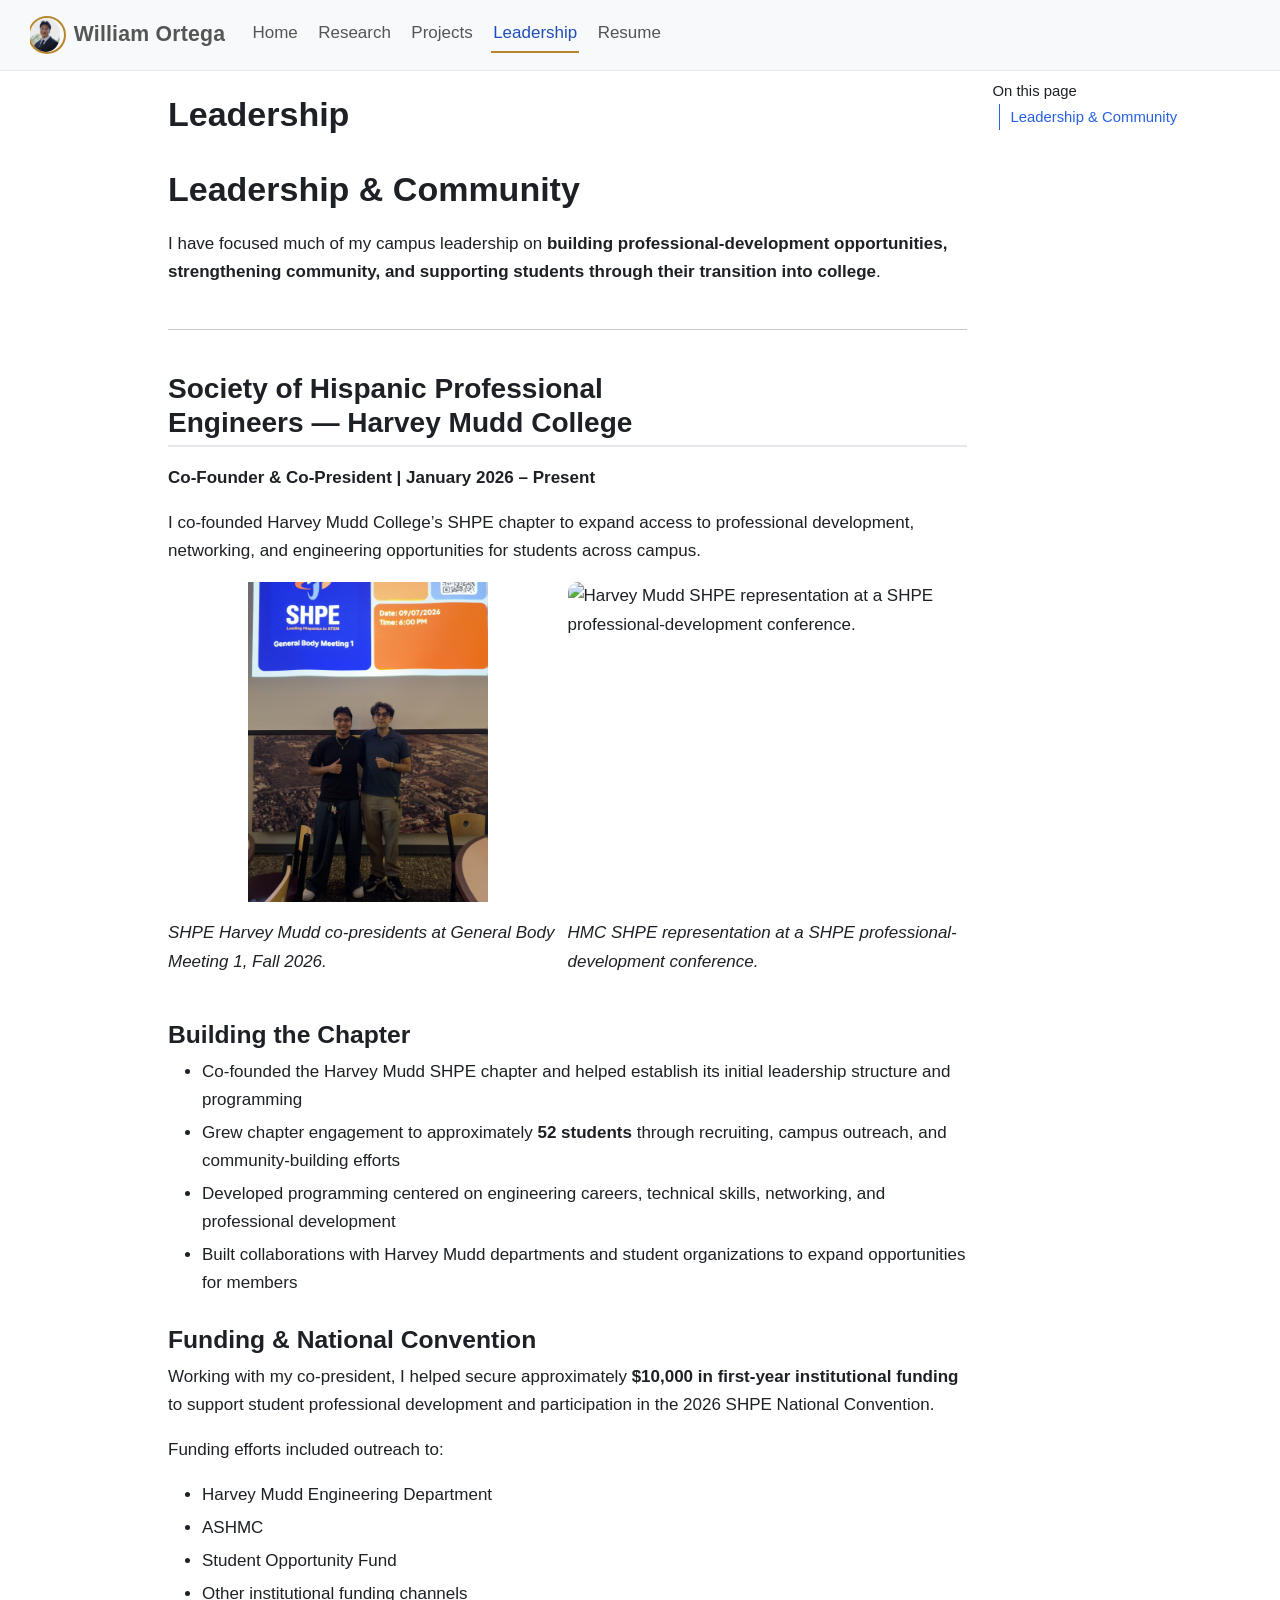
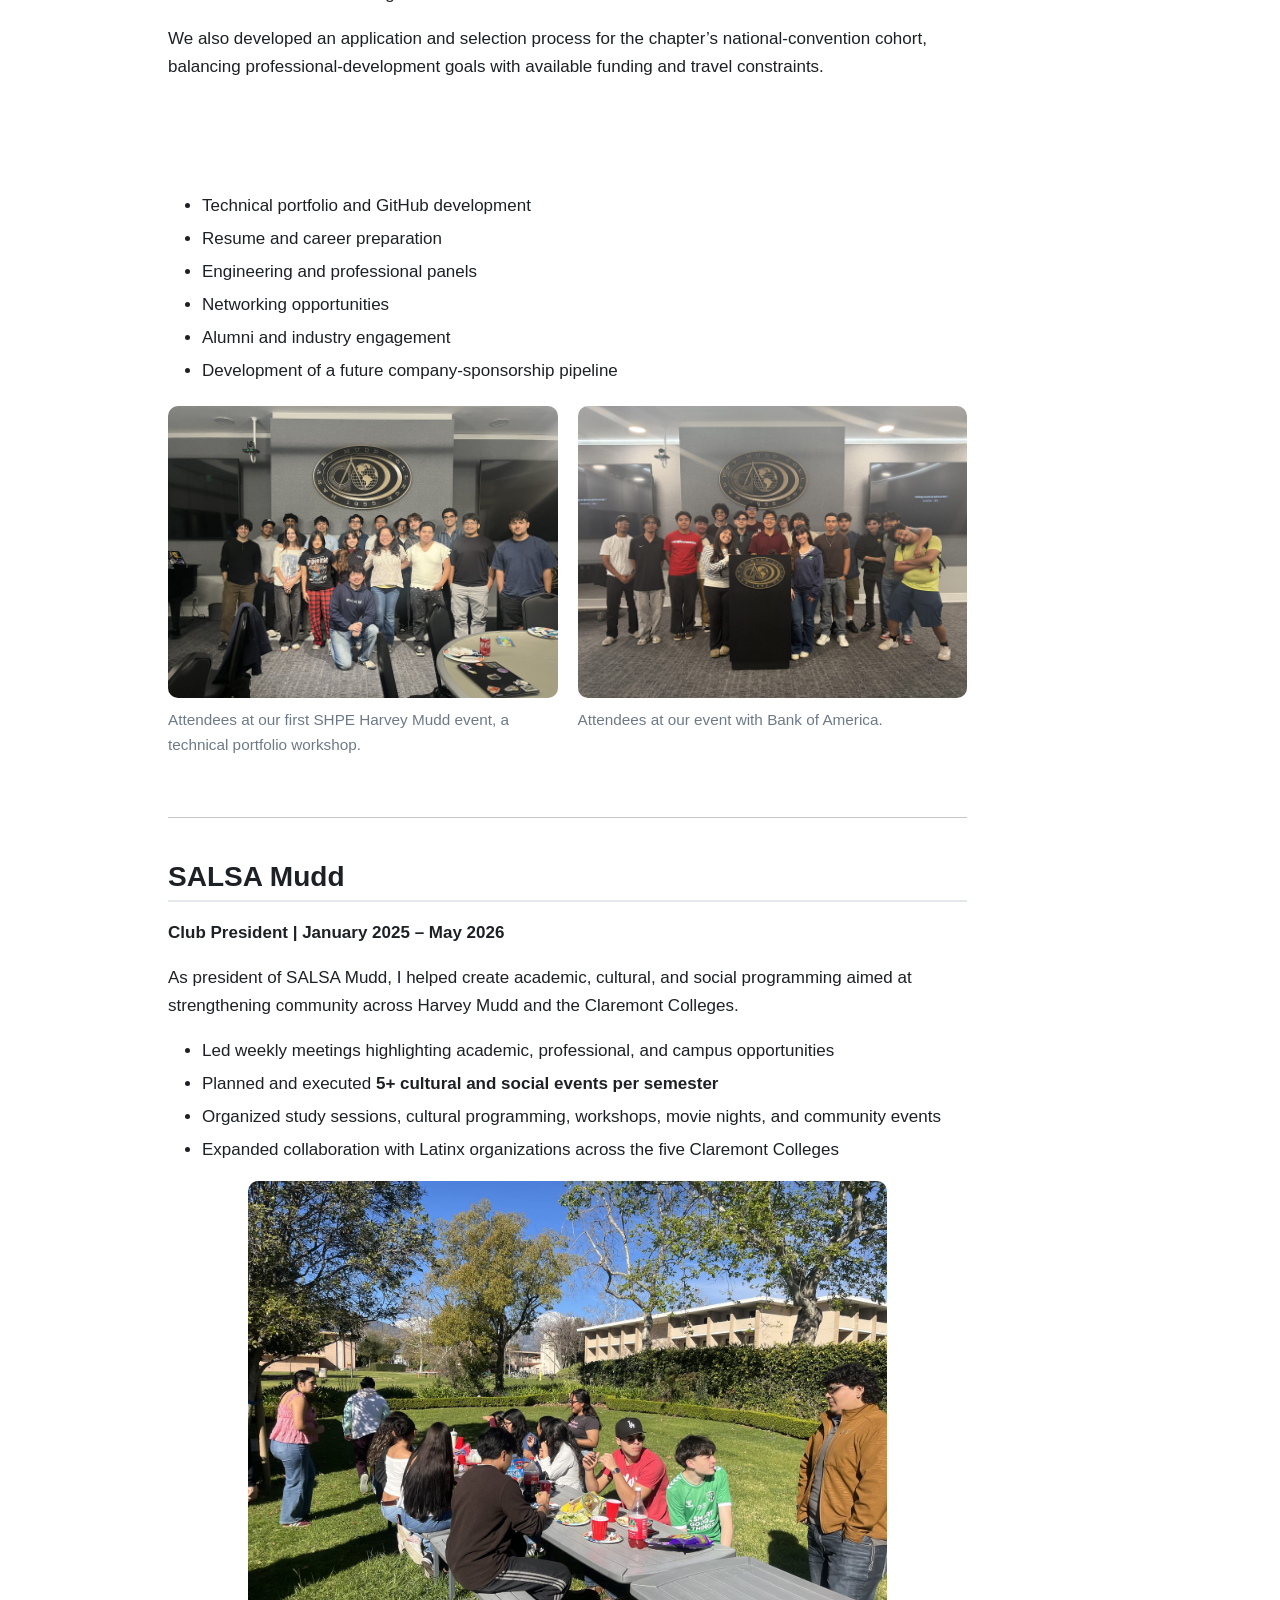
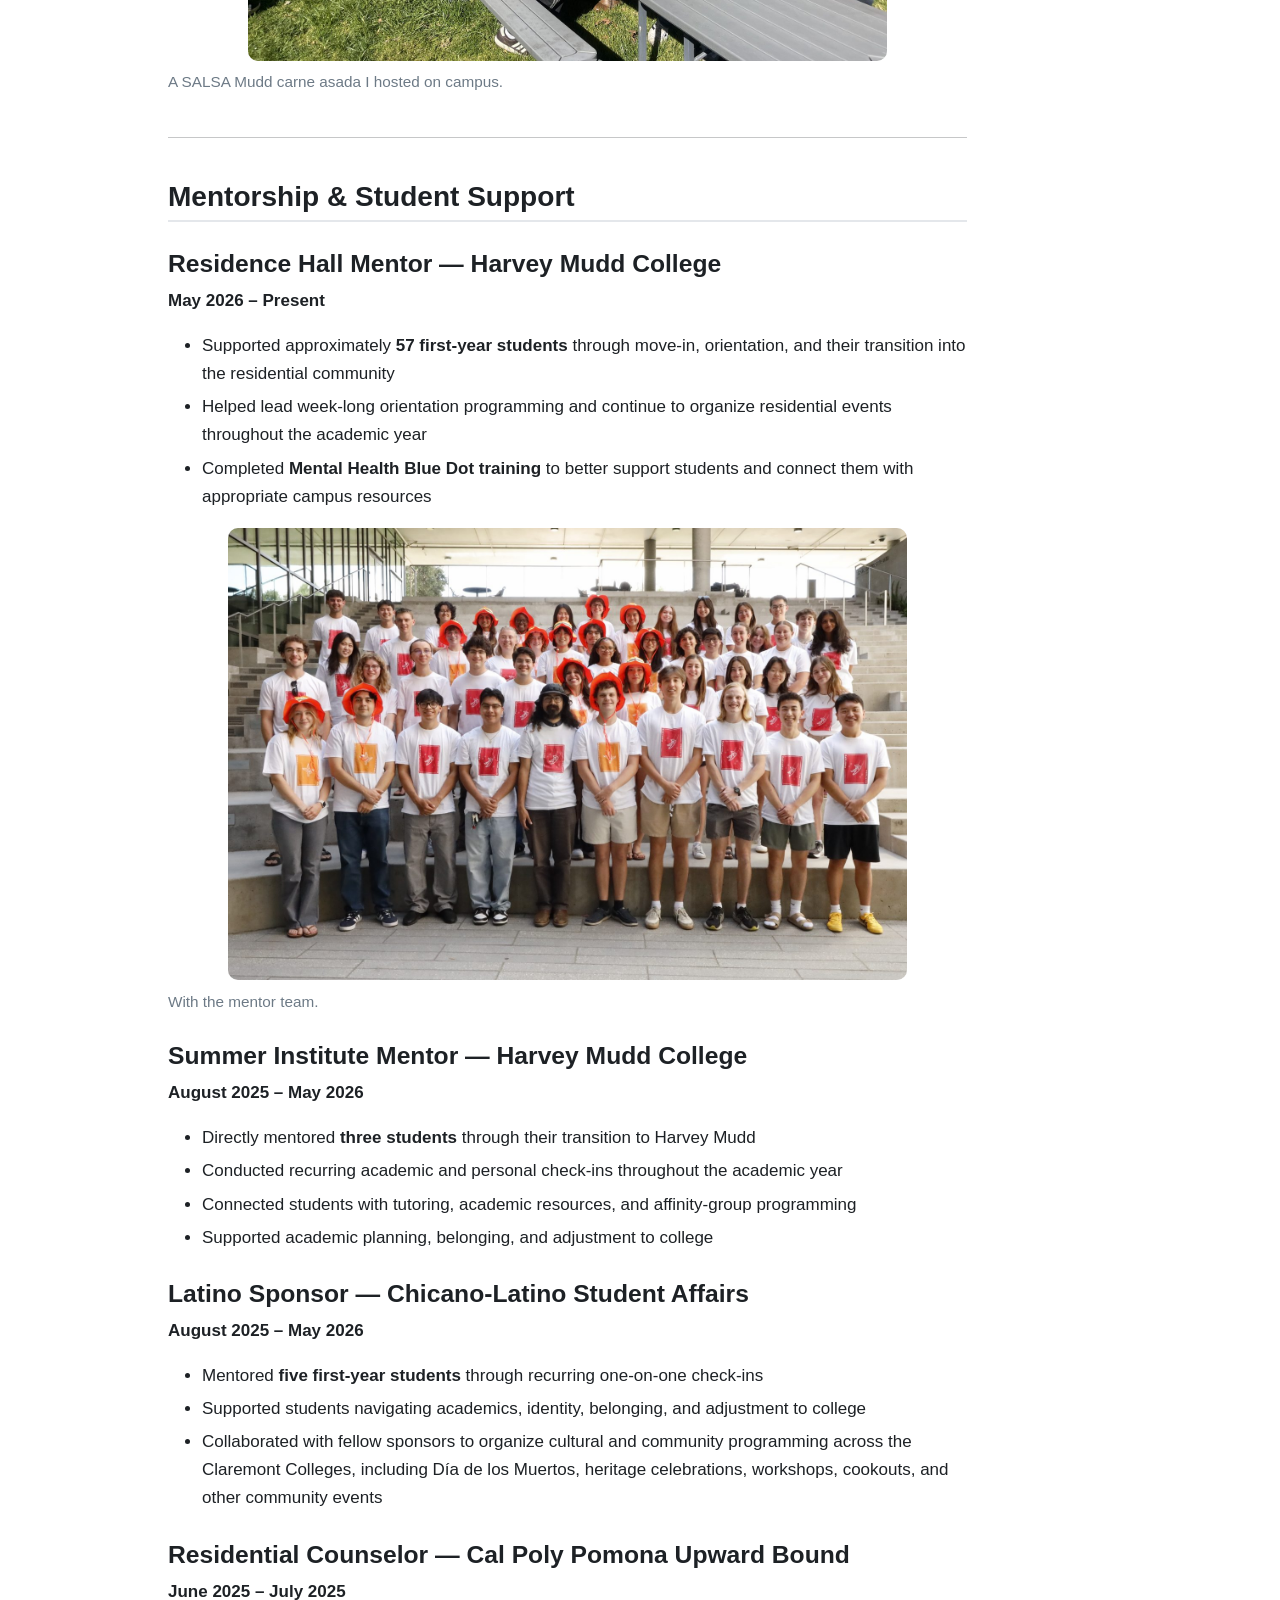
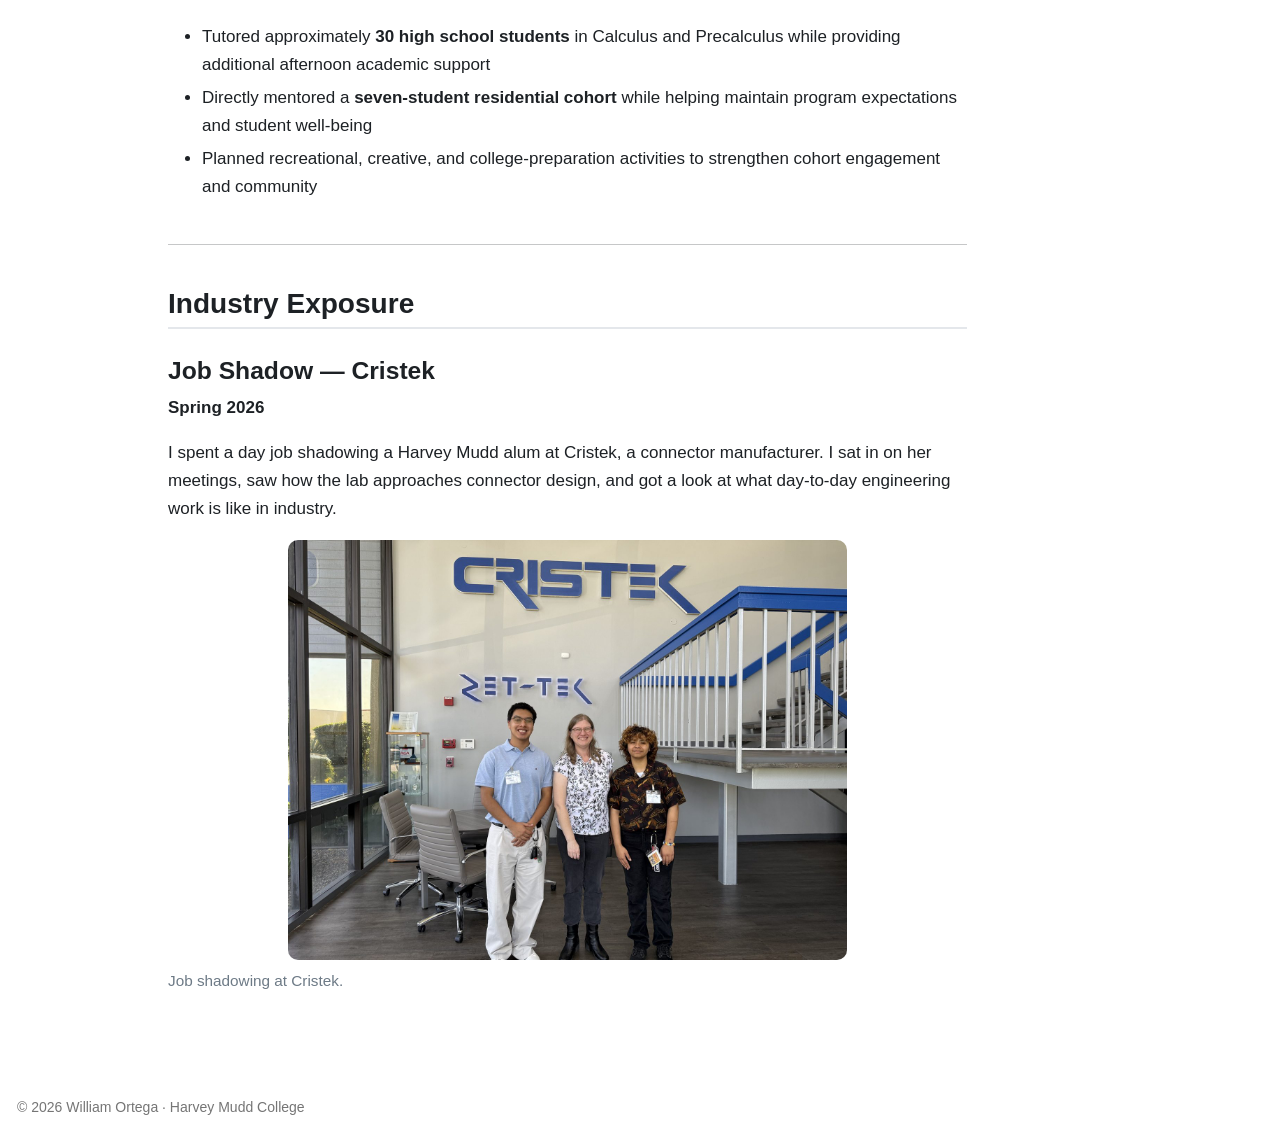
==== commit e722ffe3: "Built site for gh-pages" ====
--- a/leadership.html
+++ b/leadership.html
@@ -346,6 +346,7 @@
 <section id="job-shadow-cristek" class="level3">
 <h3 class="anchored" data-anchor-id="job-shadow-cristek">Job Shadow — Cristek</h3>
 <p><strong>Spring 2026</strong></p>
+<p>I spent a day job shadowing a Harvey Mudd alum at Cristek, a connector manufacturer. I sat in on her meetings, saw how the lab approaches connector design, and got a look at what day-to-day engineering work is like in industry.</p>
 <div class="quarto-figure quarto-figure-center">
 <figure class="figure">
 <p><img src="images/cristek-job-shadow.jpg" class="img-fluid figure-img" style="width:70.0%" alt="William with two others in the Cristek lobby"></p>
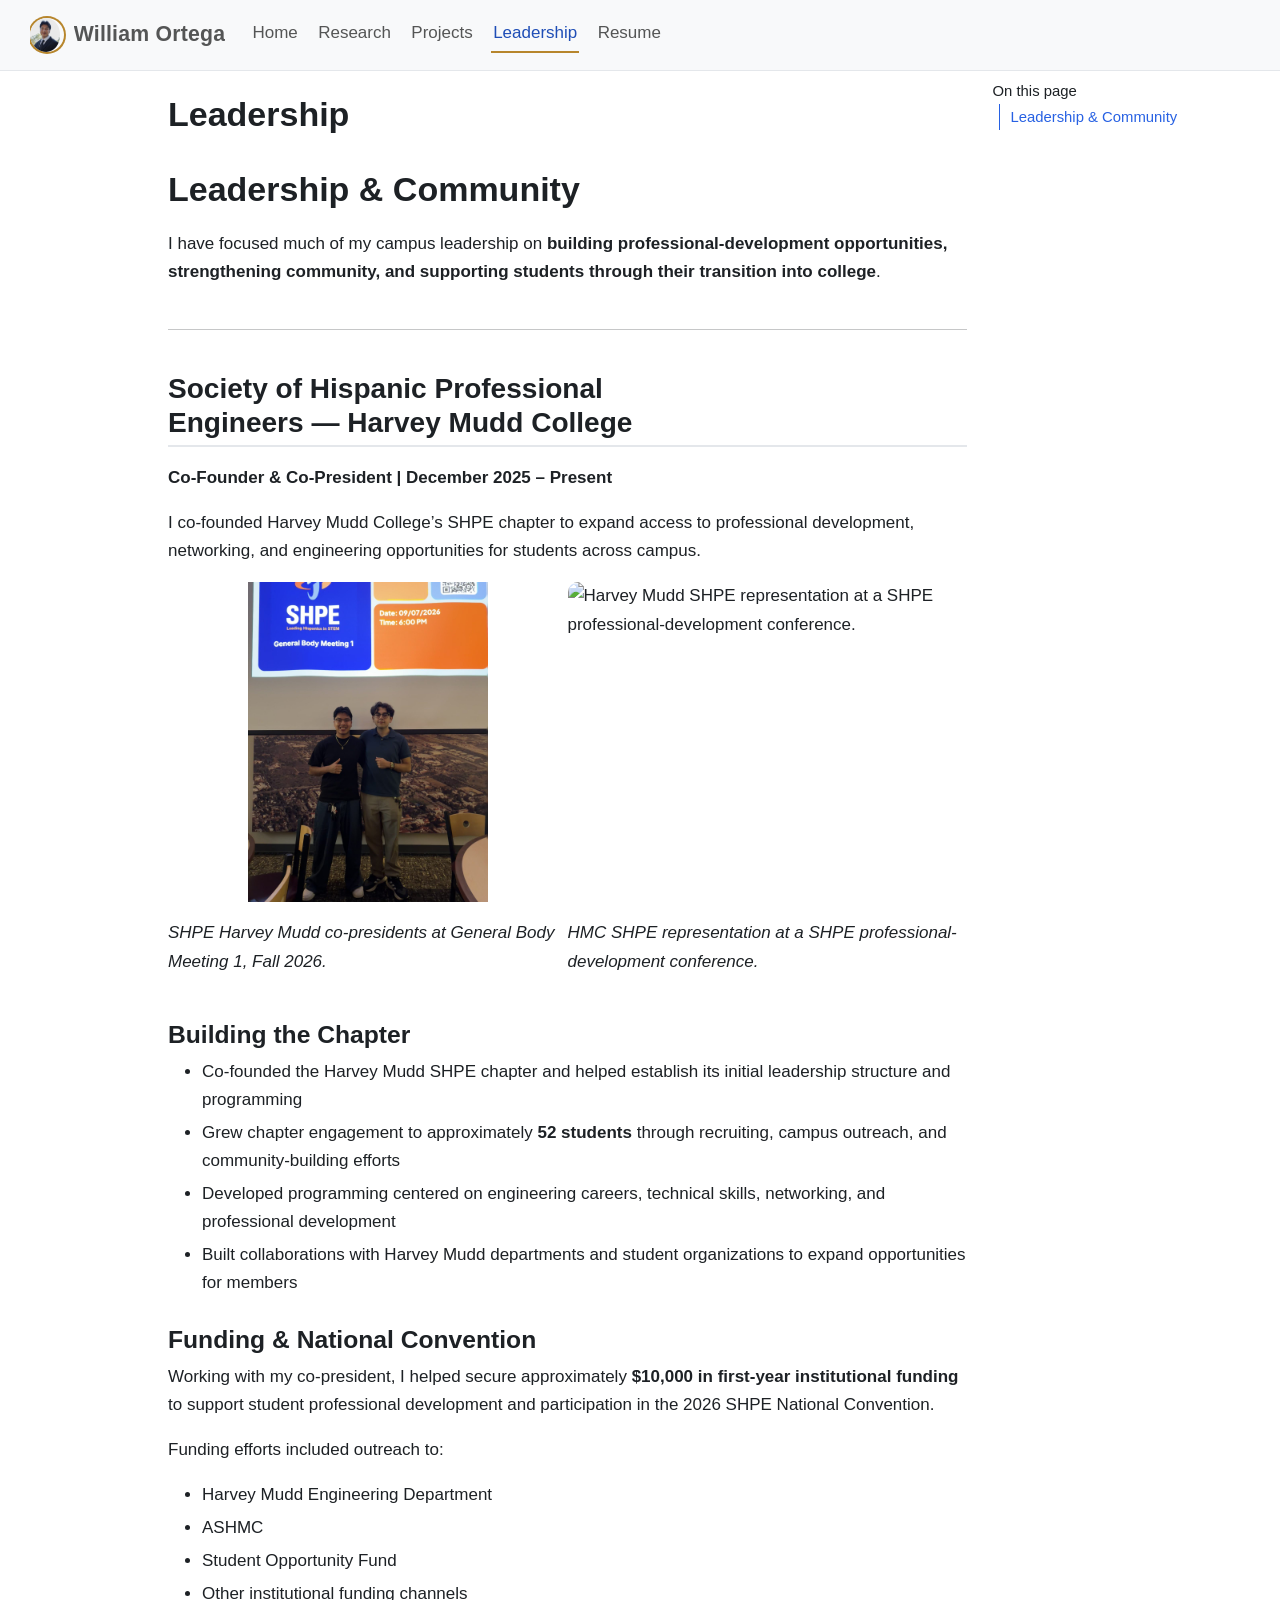
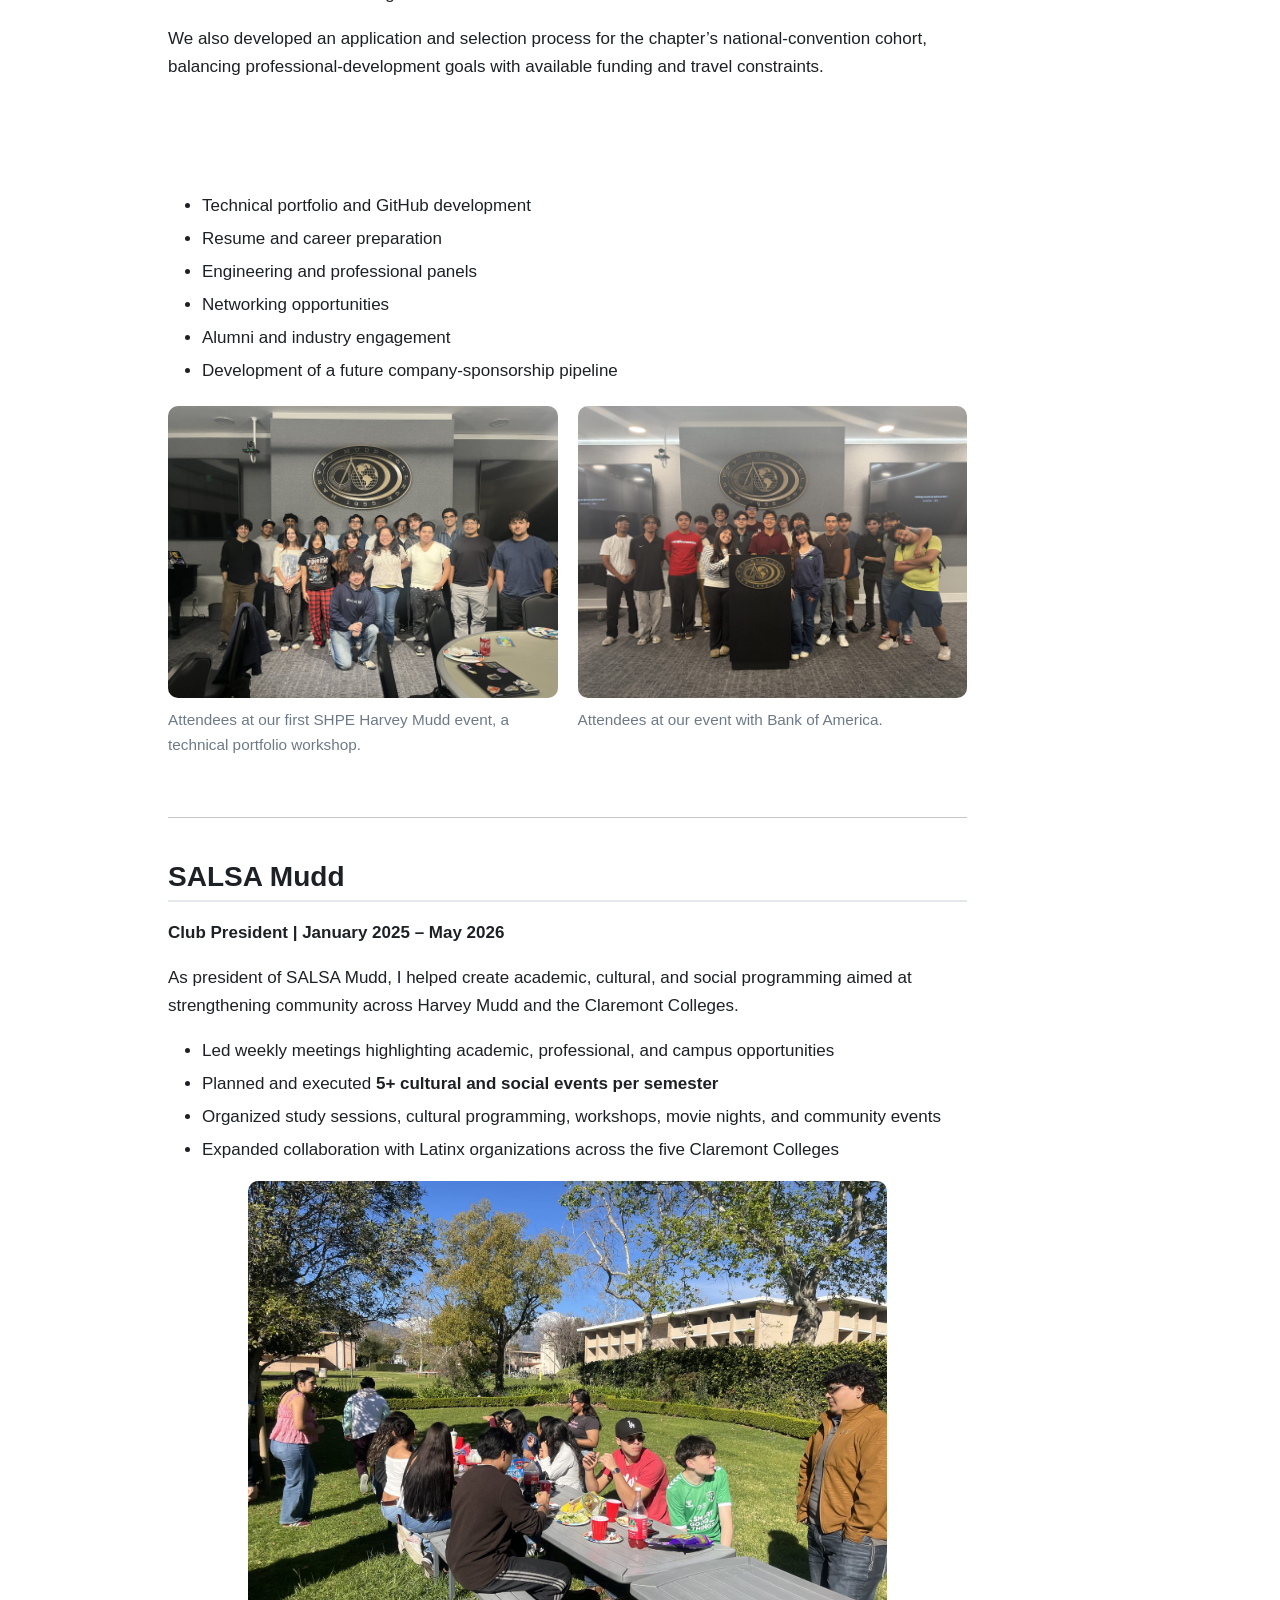
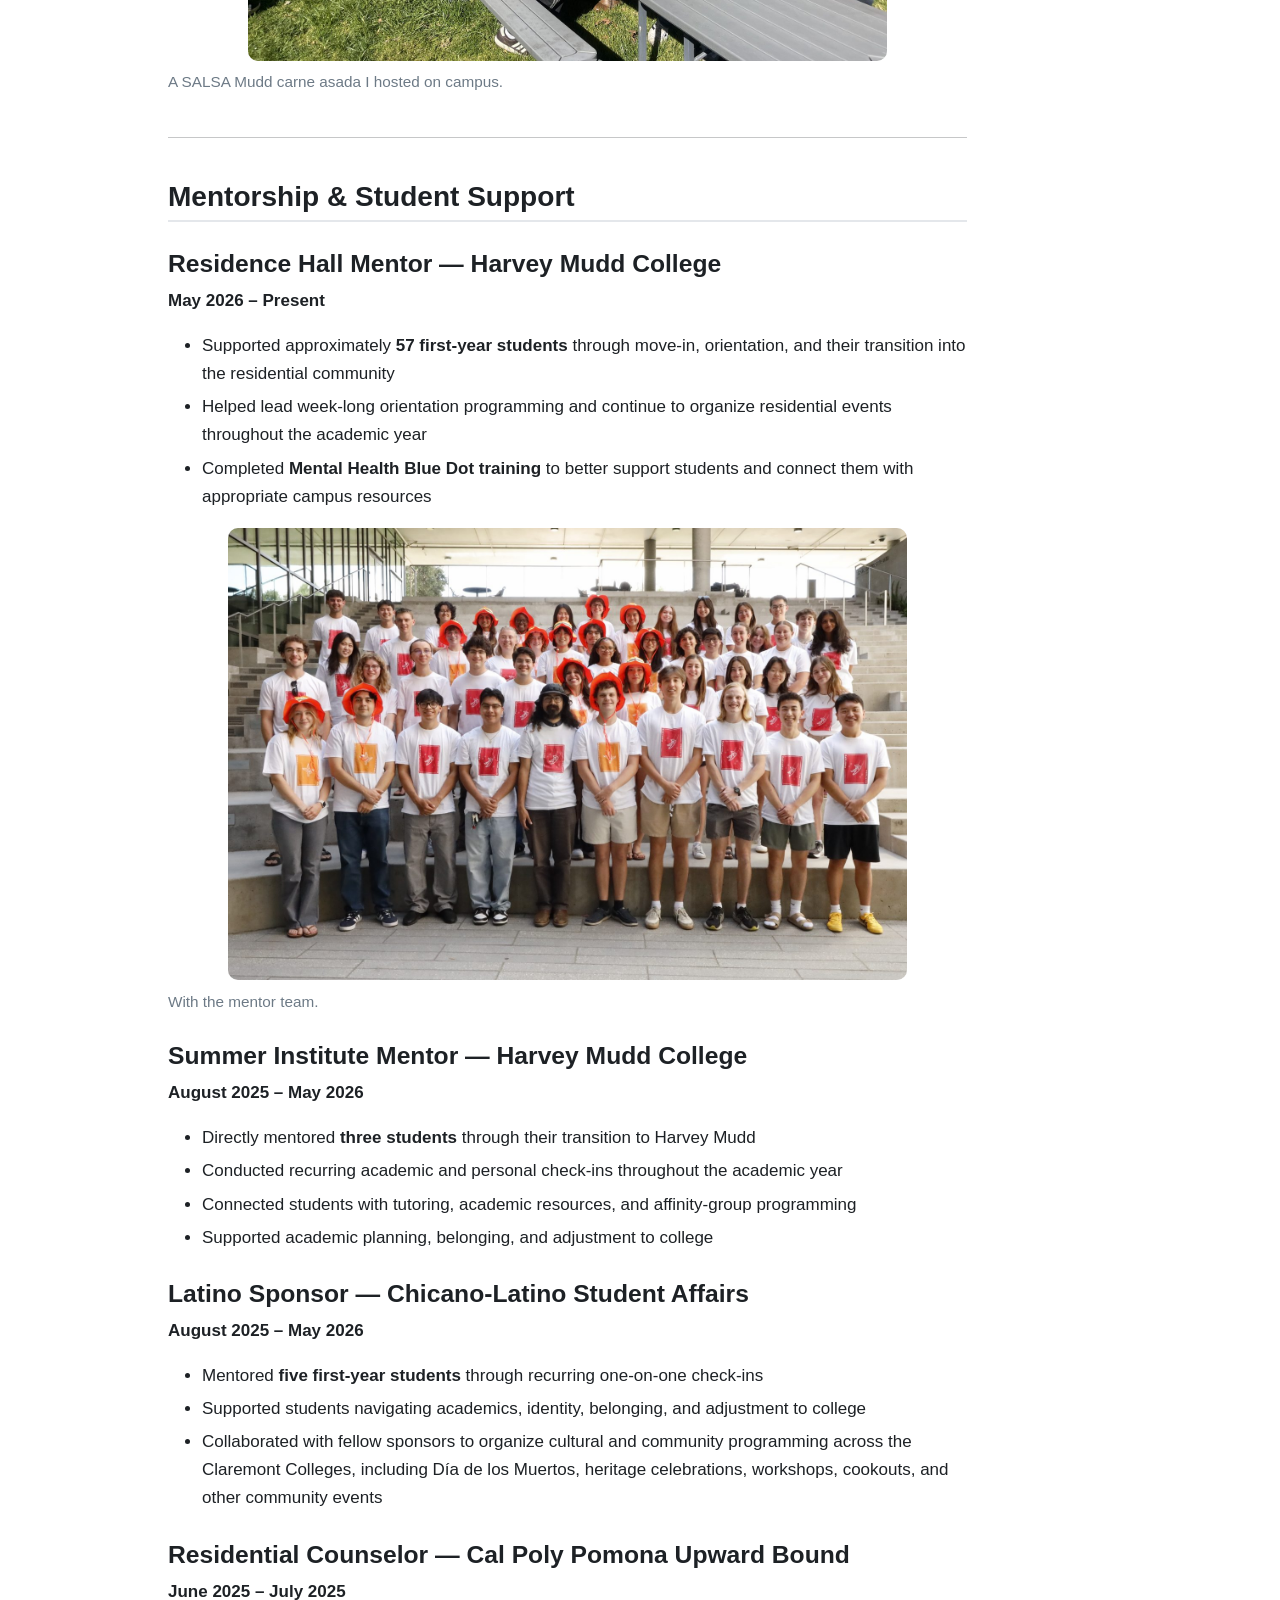
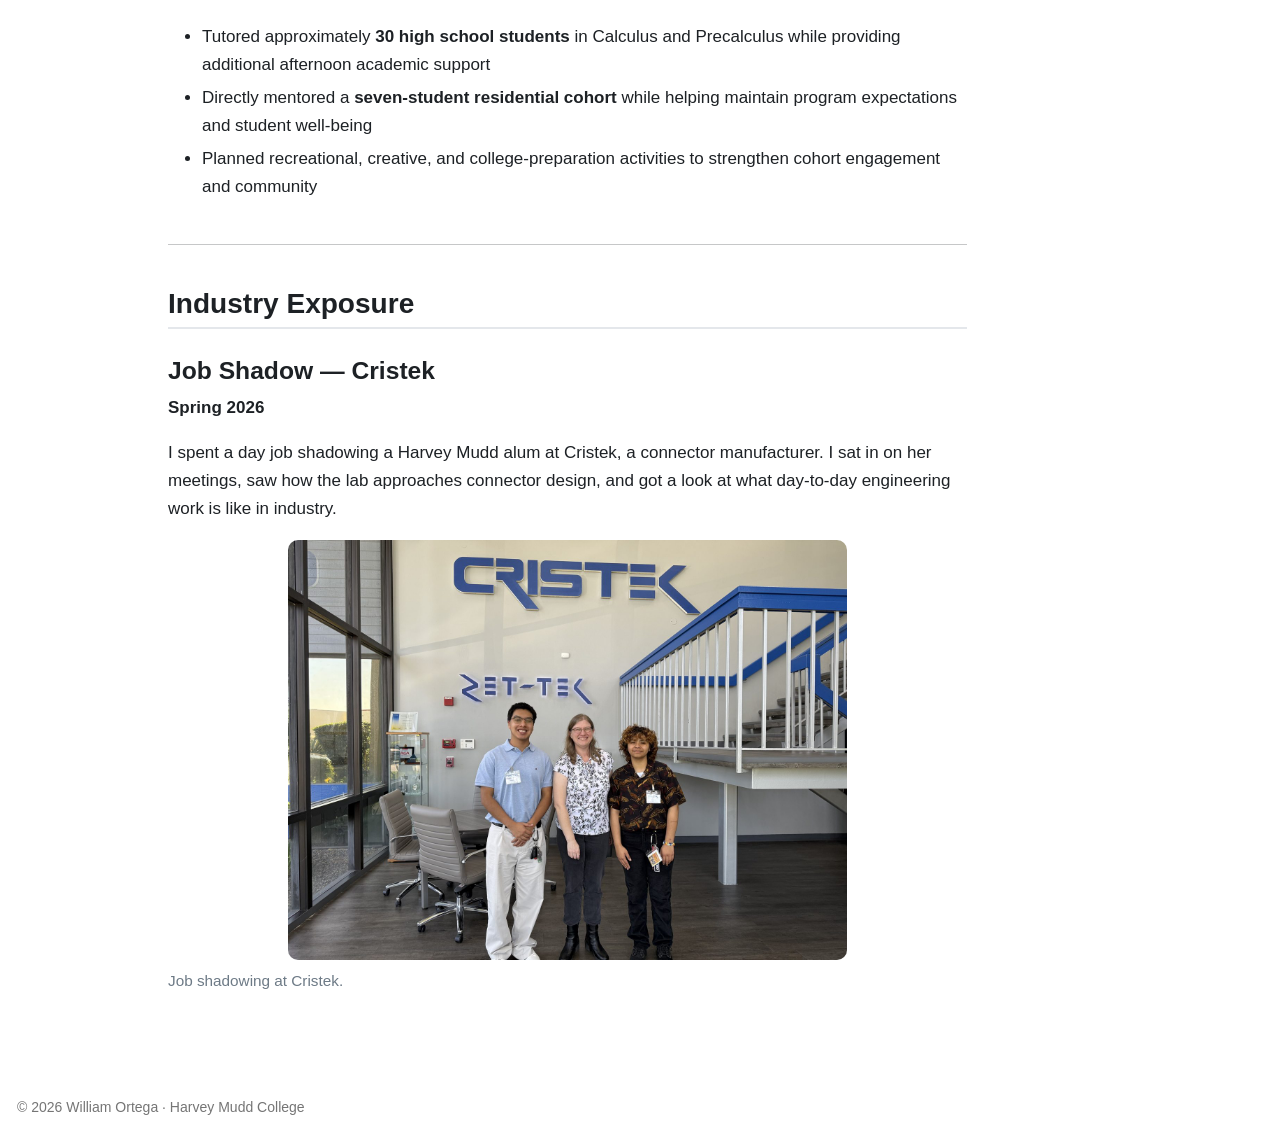
==== commit d737f37d: "Built site for gh-pages" ====
--- a/leadership.html
+++ b/leadership.html
@@ -210,7 +210,7 @@
 <hr>
 <section id="society-of-hispanic-professional-engineers-harvey-mudd-college" class="level2">
 <h2 class="anchored" data-anchor-id="society-of-hispanic-professional-engineers-harvey-mudd-college">Society of Hispanic Professional Engineers — Harvey Mudd College</h2>
-<p><strong>Co-Founder &amp; Co-President | January 2026 – Present</strong></p>
+<p><strong>Co-Founder &amp; Co-President | December 2025 – Present</strong></p>
 <p>I co-founded Harvey Mudd College’s SHPE chapter to expand access to professional development, networking, and engineering opportunities for students across campus.</p>
 <div class="columns">
 <div class="column" style="width:50%;">
